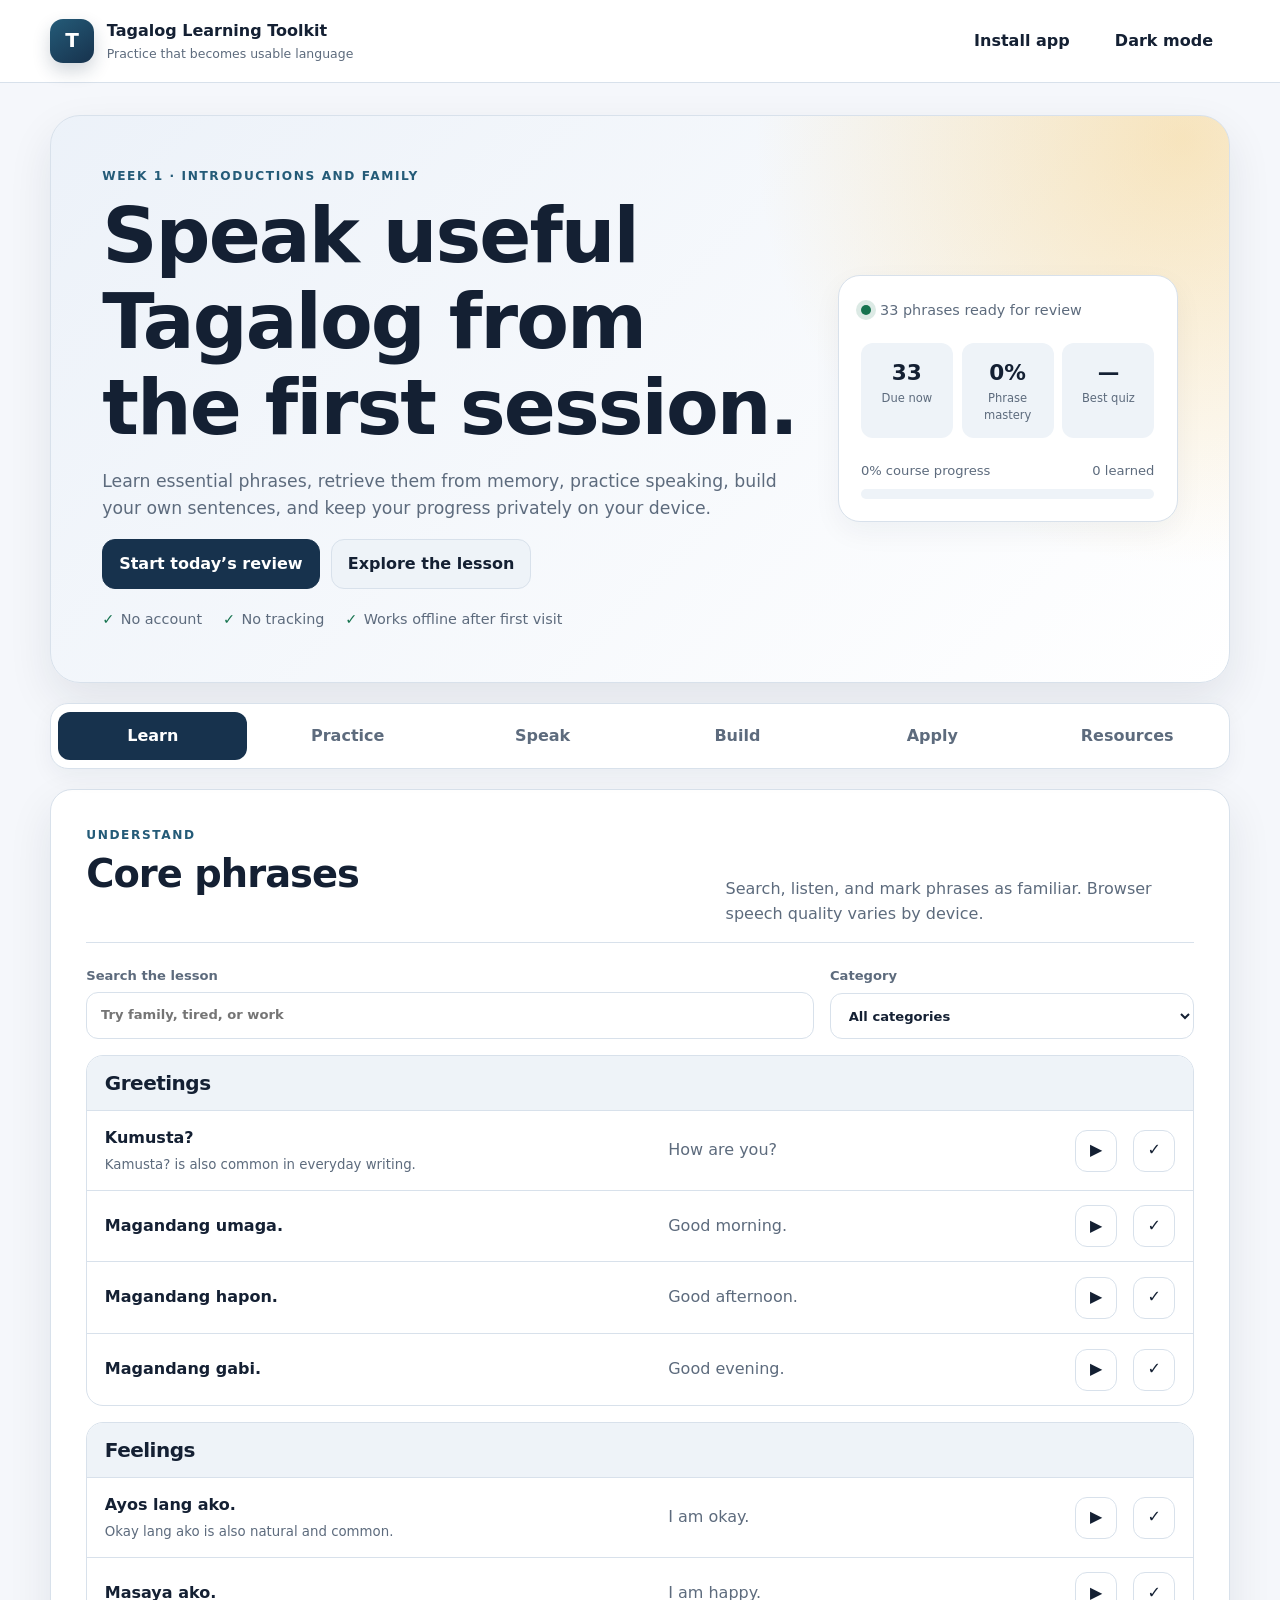
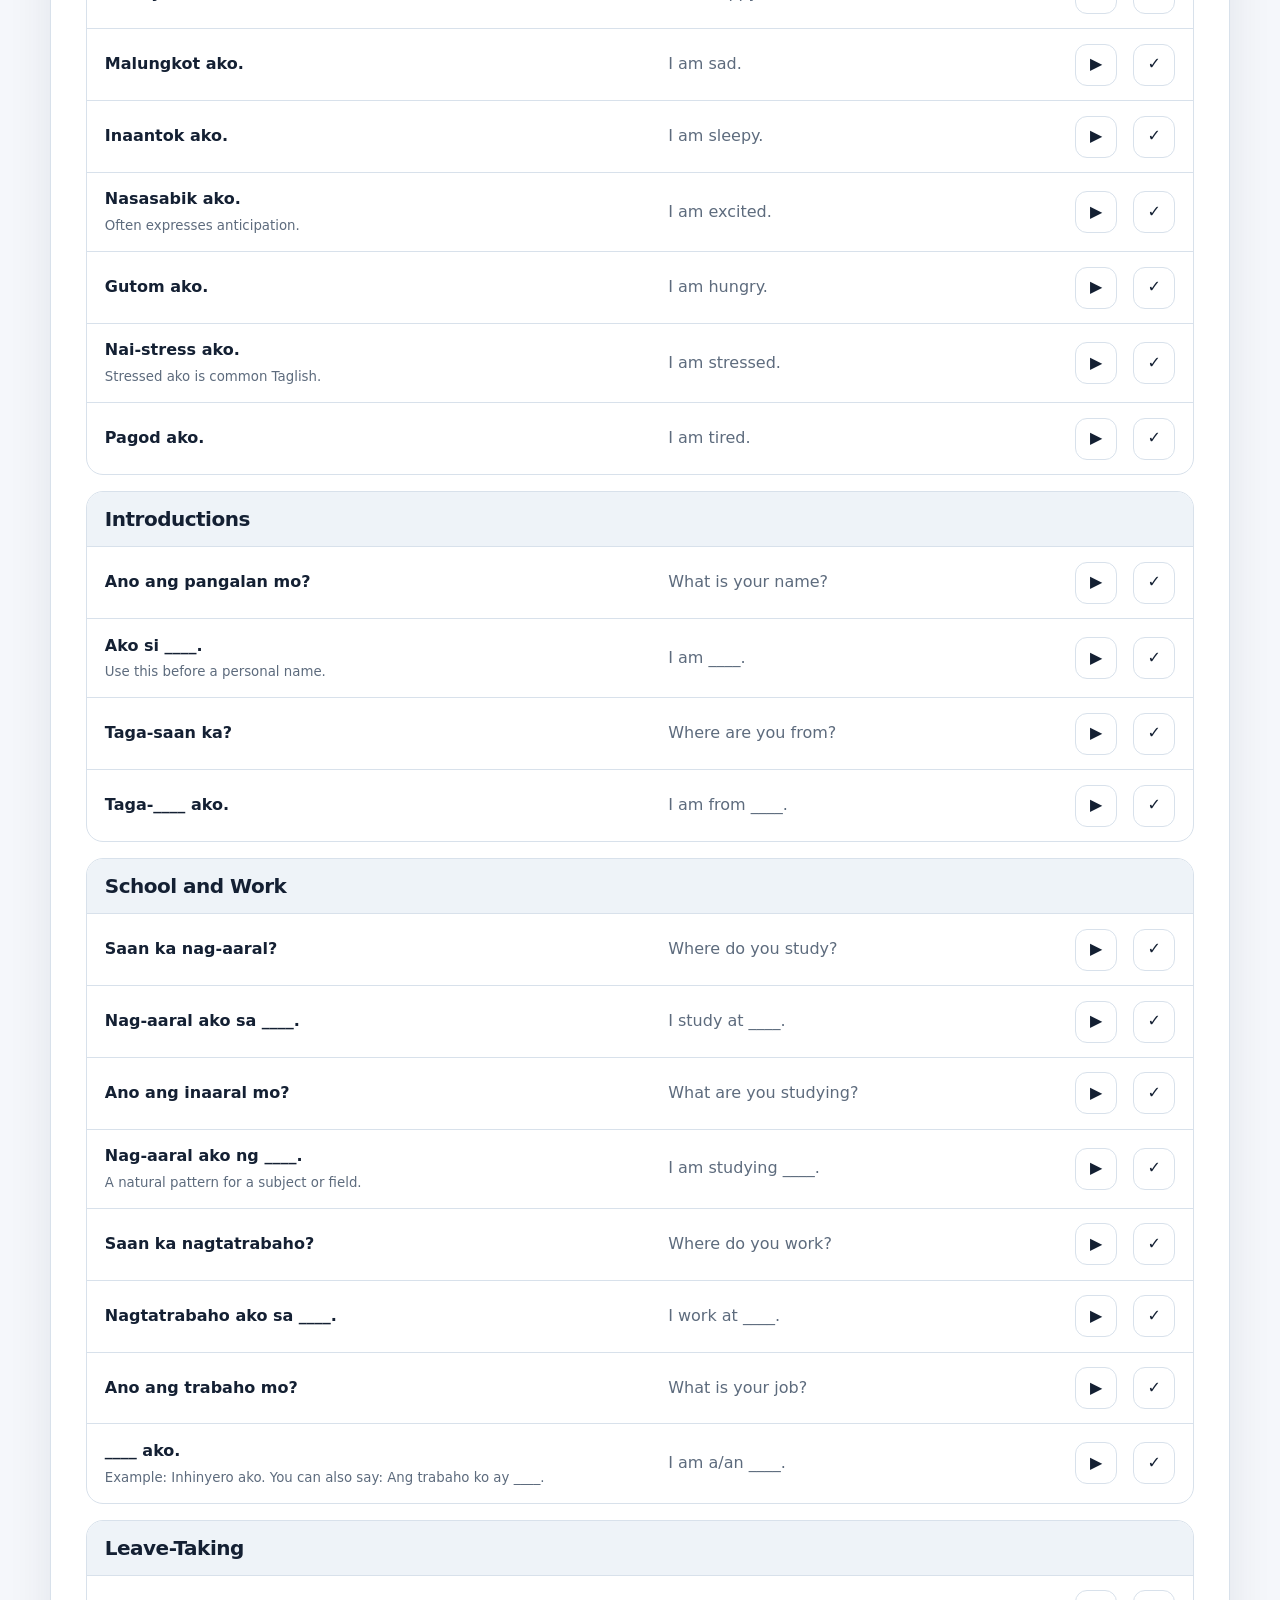
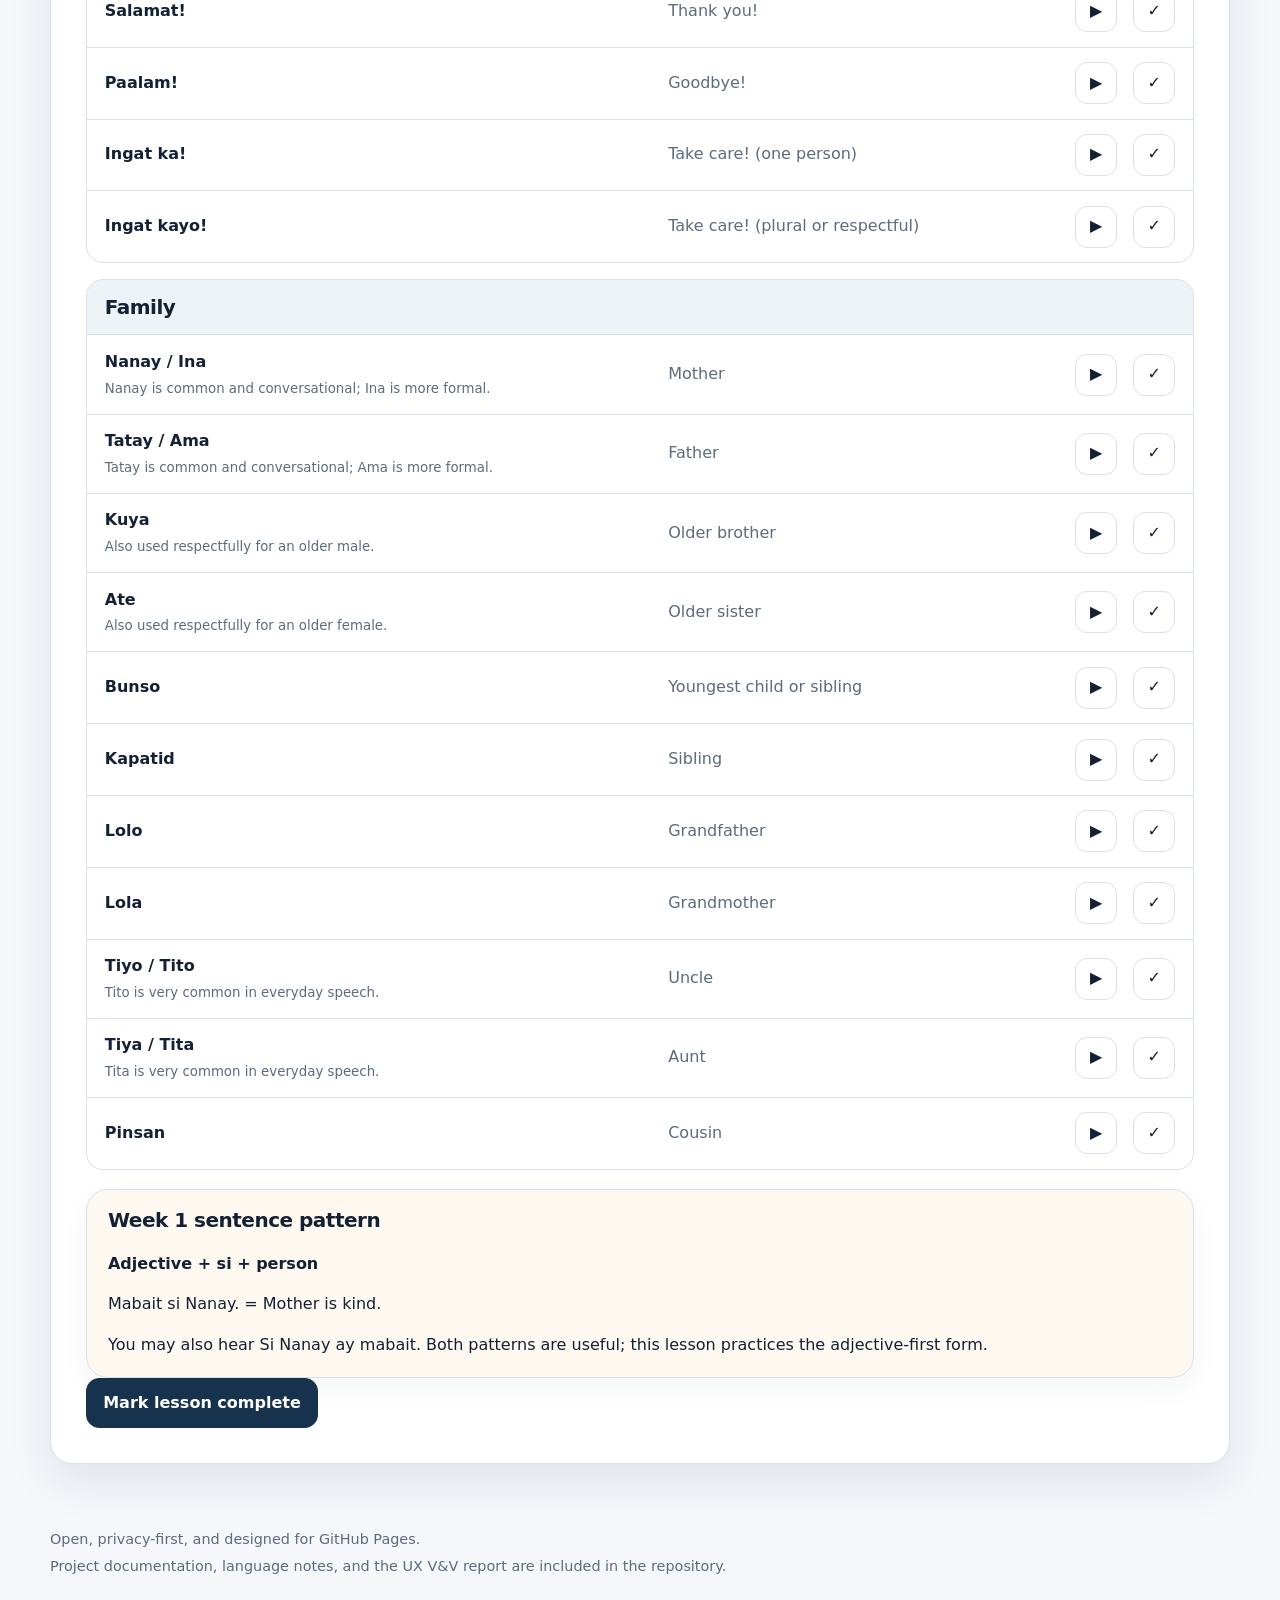
==== index.html @ 531ab1a8 "Launch Tagalog Learning Toolkit v2.0.0" ====
<!doctype html>
<html lang="en">
<head>
  <meta charset="utf-8">
  <meta name="viewport" content="width=device-width, initial-scale=1">
  <meta name="description" content="A privacy-first, offline-ready Tagalog learning experience with adaptive review, speaking practice, builders, and printable resources.">
  <meta name="theme-color" content="#17324d">
  <title>Tagalog Learning Toolkit</title>
  <link rel="icon" href="assets/icons/favicon.svg" type="image/svg+xml">
  <link rel="manifest" href="manifest.webmanifest">
  <link rel="stylesheet" href="assets/css/styles.css">
</head>
<body>
  <a class="skip-link" href="#main">Skip to learning content</a>

  <header class="site-header">
    <a class="wordmark" href="#top" aria-label="Tagalog Learning Toolkit home">
      <span class="wordmark-mark" aria-hidden="true">T</span>
      <span>
        <strong>Tagalog Learning Toolkit</strong>
        <small>Practice that becomes usable language</small>
      </span>
    </a>
    <div class="header-actions">
      <button id="install-app" class="button button-quiet" type="button" hidden>Install app</button>
      <button id="theme-toggle" class="button button-quiet" type="button" aria-pressed="false">Dark mode</button>
    </div>
  </header>

  <main id="main" class="page-shell">
    <section id="top" class="hero" aria-labelledby="hero-title">
      <div class="hero-copy-block">
        <p class="eyebrow">Week 1 · Introductions and family</p>
        <h1 id="hero-title">Speak useful Tagalog from the first session.</h1>
        <p class="hero-copy">Learn essential phrases, retrieve them from memory, practice speaking, build your own sentences, and keep your progress privately on your device.</p>
        <div class="hero-actions">
          <button class="button" type="button" data-open-panel="practice">Start today’s review</button>
          <button class="button button-secondary" type="button" data-open-panel="learn">Explore the lesson</button>
        </div>
        <ul class="trust-list" aria-label="Product promises">
          <li>No account</li>
          <li>No tracking</li>
          <li>Works offline after first visit</li>
        </ul>
      </div>

      <aside class="dashboard-card" aria-label="Learning dashboard">
        <div class="dashboard-topline">
          <span class="status-dot" aria-hidden="true"></span>
          <span id="dashboard-status">Ready to begin</span>
        </div>
        <div class="metric-grid">
          <div><strong id="due-count">0</strong><span>Due now</span></div>
          <div><strong id="mastery-count">0%</strong><span>Phrase mastery</span></div>
          <div><strong id="best-quiz">—</strong><span>Best quiz</span></div>
        </div>
        <div class="progress-wrap">
          <div class="progress-label-row"><span id="progress-label">0% course progress</span><span id="known-count">0 learned</span></div>
          <div class="progress-track" role="progressbar" aria-valuemin="0" aria-valuemax="100" aria-valuenow="0" aria-labelledby="progress-label">
            <div id="progress-fill"></div>
          </div>
        </div>
      </aside>
    </section>

    <nav class="tab-list" role="tablist" aria-label="Learning sections">
      <button id="tab-learn" class="tab is-active" type="button" role="tab" aria-selected="true" aria-controls="learn" tabindex="0" data-panel="learn">Learn</button>
      <button id="tab-practice" class="tab" type="button" role="tab" aria-selected="false" aria-controls="practice" tabindex="-1" data-panel="practice">Practice</button>
      <button id="tab-speak" class="tab" type="button" role="tab" aria-selected="false" aria-controls="speak" tabindex="-1" data-panel="speak">Speak</button>
      <button id="tab-build" class="tab" type="button" role="tab" aria-selected="false" aria-controls="build" tabindex="-1" data-panel="build">Build</button>
      <button id="tab-homework" class="tab" type="button" role="tab" aria-selected="false" aria-controls="homework" tabindex="-1" data-panel="homework">Apply</button>
      <button id="tab-resources" class="tab" type="button" role="tab" aria-selected="false" aria-controls="resources" tabindex="-1" data-panel="resources">Resources</button>
    </nav>

    <section id="learn" class="panel is-active" role="tabpanel" aria-labelledby="tab-learn" tabindex="0">
      <div class="section-heading">
        <div><p class="eyebrow">Understand</p><h2>Core phrases</h2></div>
        <p>Search, listen, and mark phrases as familiar. Browser speech quality varies by device.</p>
      </div>
      <div class="toolbar">
        <label class="search-field" for="phrase-search"><span>Search the lesson</span><input id="phrase-search" type="search" placeholder="Try family, tired, or work"></label>
        <label class="select-field" for="category-filter"><span>Category</span><select id="category-filter"><option value="all">All categories</option></select></label>
      </div>
      <div id="lesson-groups" class="lesson-groups" aria-live="polite"></div>
      <aside class="note-card">
        <h3>Week 1 sentence pattern</h3>
        <p><strong>Adjective + si + person</strong></p>
        <p><span lang="fil">Mabait si Nanay.</span> = Mother is kind.</p>
        <p>You may also hear <span lang="fil">Si Nanay ay mabait.</span> Both patterns are useful; this lesson practices the adjective-first form.</p>
      </aside>
      <button id="mark-lesson" class="button" type="button">Mark lesson complete</button>
    </section>

    <section id="practice" class="panel" role="tabpanel" aria-labelledby="tab-practice" tabindex="0" hidden>
      <div class="section-heading"><div><p class="eyebrow">Retrieve</p><h2>Adaptive daily review</h2></div><p>Weak and due phrases appear first. Rate each item so tomorrow’s queue improves.</p></div>

      <article class="review-card" aria-labelledby="review-title">
        <div class="card-heading">
          <div><p class="eyebrow">Daily session</p><h3 id="review-title">Recall before revealing</h3></div>
          <span id="review-counter">0 / 0</span>
        </div>
        <p id="review-direction" class="review-direction">English → Tagalog</p>
        <p id="review-prompt" class="review-prompt">Loading...</p>
        <div id="review-answer" class="review-answer" hidden>
          <strong lang="fil"></strong>
          <span></span>
        </div>
        <div id="review-controls" class="inline-actions">
          <button id="review-reveal" class="button" type="button">Reveal answer</button>
          <button id="review-speak" class="button button-secondary" type="button">Hear phrase</button>
        </div>
        <div id="review-ratings" class="rating-grid" hidden>
          <button class="rating-button" type="button" data-rating="again"><strong>Again</strong><span>Review soon</span></button>
          <button class="rating-button" type="button" data-rating="hard"><strong>Hard</strong><span>Review tomorrow</span></button>
          <button class="rating-button" type="button" data-rating="good"><strong>Good</strong><span>Increase interval</span></button>
        </div>
        <p id="review-feedback" class="feedback" aria-live="polite"></p>
      </article>

      <div class="practice-grid">
        <article class="practice-card">
          <div class="card-heading"><div><p class="eyebrow">Typing</p><h3>Produce the phrase</h3></div><span id="typing-count"></span></div>
          <p id="typing-prompt" class="large-prompt"></p>
          <label for="typing-answer">Type the Tagalog answer</label>
          <input id="typing-answer" type="text" autocomplete="off" autocapitalize="sentences" spellcheck="false">
          <div class="inline-actions">
            <button id="typing-check" class="button" type="button">Check</button>
            <button id="typing-reveal" class="button button-secondary" type="button">Reveal</button>
            <button id="typing-next" class="button button-quiet" type="button">Next</button>
          </div>
          <p id="typing-feedback" class="feedback" aria-live="polite"></p>
        </article>

        <article class="quiz-card">
          <div class="card-heading"><div><p class="eyebrow">Check</p><h3>Ten-question quiz</h3></div><span id="quiz-progress">Question 1 of 10</span></div>
          <form id="quiz-form">
            <fieldset>
              <legend id="quiz-question"></legend>
              <div id="quiz-choices" class="choice-list"></div>
            </fieldset>
            <div class="inline-actions">
              <button id="quiz-submit" class="button" type="submit">Check answer</button>
              <button id="quiz-next" class="button button-secondary" type="button" hidden>Next question</button>
            </div>
          </form>
          <p id="quiz-feedback" class="feedback" aria-live="polite"></p>
          <div id="quiz-result" class="result-card" hidden></div>
        </article>
      </div>
    </section>

    <section id="speak" class="panel" role="tabpanel" aria-labelledby="tab-speak" tabindex="0" hidden>
      <div class="section-heading"><div><p class="eyebrow">Shadow</p><h2>Listen, imitate, compare</h2></div><p>Recordings stay in this browser session and are never uploaded.</p></div>
      <article class="speak-card">
        <label for="speak-phrase">Choose a phrase</label>
        <select id="speak-phrase"></select>
        <div class="shadow-phrase">
          <strong id="shadow-tagalog" lang="fil"></strong>
          <span id="shadow-english"></span>
        </div>
        <div class="inline-actions">
          <button id="speak-slow" class="button button-secondary" type="button">Hear slowly</button>
          <button id="speak-normal" class="button" type="button">Hear normally</button>
          <button id="record-start" class="button button-quiet" type="button">Record yourself</button>
          <button id="record-stop" class="button button-danger" type="button" hidden>Stop recording</button>
        </div>
        <p id="record-status" class="feedback" aria-live="polite">Listen once, repeat twice, then record one final attempt.</p>
        <audio id="record-playback" controls hidden></audio>
      </article>
      <aside class="note-card">
        <h3>Pronunciation honesty</h3>
        <p>This tool can play and record audio, but it does not claim to grade pronunciation. Compare rhythm, vowel clarity, and confidence, then ask a fluent speaker or instructor for human feedback when possible.</p>
      </aside>
    </section>

    <section id="build" class="panel" role="tabpanel" aria-labelledby="tab-build" tabindex="0" hidden>
      <div class="section-heading"><div><p class="eyebrow">Create</p><h2>Turn patterns into your own language</h2></div><p>Builders generate editable first drafts, not rigid scripts.</p></div>
      <div class="builder-grid">
        <form id="intro-builder" class="builder-card">
          <h3>My introduction</h3>
          <label for="intro-name">Name</label><input id="intro-name" name="name" placeholder="Maya">
          <label for="intro-origin">Place you are from</label><input id="intro-origin" name="origin" placeholder="Cebu">
          <label for="intro-school">School or learning place</label><input id="intro-school" name="school" placeholder="a local university">
          <label for="intro-subject">Subject or field</label><input id="intro-subject" name="subject" placeholder="Tagalog">
          <label for="intro-feeling">Feeling</label>
          <select id="intro-feeling" name="feeling">
            <option>Ayos lang ako.</option><option>Masaya ako.</option><option>Nasasabik ako.</option><option>Pagod ako.</option><option>Gutom ako.</option>
          </select>
          <button class="button" type="submit">Build introduction</button>
          <label for="intro-output">Editable result</label>
          <textarea id="intro-output" class="output-textarea" rows="7">Your introduction will appear here.</textarea>
          <div class="inline-actions"><button id="intro-copy" class="button button-secondary" type="button">Copy</button><button id="intro-speak" class="button button-quiet" type="button">Hear it</button></div>
          <p id="intro-status" class="feedback" aria-live="polite"></p>
        </form>

        <form id="family-builder" class="builder-card">
          <h3>Describe a person</h3>
          <label for="family-person">Family member or name</label><input id="family-person" name="person" placeholder="Nanay">
          <label for="family-adjective">Adjective</label><select id="family-adjective" name="adjective"></select>
          <button class="button" type="submit">Build sentence</button>
          <label for="family-output">Editable result</label>
          <textarea id="family-output" class="output-textarea" rows="4">Your sentence will appear here.</textarea>
          <div class="inline-actions"><button id="family-copy" class="button button-secondary" type="button">Copy</button><button id="family-speak" class="button button-quiet" type="button">Hear it</button></div>
          <p id="family-status" class="feedback" aria-live="polite"></p>
          <p class="helper">Pattern: adjective + si + person.</p>
        </form>
      </div>
    </section>

    <section id="homework" class="panel" role="tabpanel" aria-labelledby="tab-homework" tabindex="0" hidden>
      <div class="section-heading"><div><p class="eyebrow">Apply</p><h2>Complete the Week 1 challenge</h2></div><p>Use real or fictional details. Answers autosave only on this device.</p></div>
      <form id="homework-form" class="homework-form">
        <fieldset><legend>Part 1: Introduce yourself</legend>
          <label>1. Ano ang pangalan mo?<textarea name="p1q1" rows="2" placeholder="Ako si..."></textarea></label>
          <label>2. Taga-saan ka?<textarea name="p1q2" rows="2" placeholder="Taga-... ako."></textarea></label>
          <label>3. Saan ka nag-aaral?<textarea name="p1q3" rows="2" placeholder="Nag-aaral ako sa..."></textarea></label>
          <label>4. Ano ang inaaral mo?<textarea name="p1q4" rows="2" placeholder="Nag-aaral ako ng..."></textarea></label>
          <label>5. Kumusta ka?<textarea name="p1q5" rows="2" placeholder="Ayos lang ako."></textarea></label>
        </fieldset>
        <fieldset><legend>Part 2: Family names</legend>
          <div class="field-grid">
            <label>Nanay<input name="family_nanay"></label><label>Tatay<input name="family_tatay"></label>
            <label>Kuya<input name="family_kuya"></label><label>Ate<input name="family_ate"></label>
            <label>Bunso<input name="family_bunso"></label><label>Pinsan<input name="family_pinsan"></label>
          </div>
        </fieldset>
        <fieldset><legend>Part 3: Memory check</legend>
          <div class="field-grid">
            <label>Mother<input name="memory_mother"></label><label>Father<input name="memory_father"></label>
            <label>Older brother<input name="memory_brother"></label><label>Older sister<input name="memory_sister"></label>
            <label>Youngest child or sibling<input name="memory_youngest"></label><label>Cousin<input name="memory_cousin"></label>
          </div>
        </fieldset>
        <fieldset><legend>Part 4: Describe five people</legend>
          <label>1<textarea name="desc1" rows="2"></textarea></label><label>2<textarea name="desc2" rows="2"></textarea></label>
          <label>3<textarea name="desc3" rows="2"></textarea></label><label>4<textarea name="desc4" rows="2"></textarea></label>
          <label>5<textarea name="desc5" rows="2"></textarea></label>
        </fieldset>
        <div class="inline-actions">
          <button class="button" type="submit">Save challenge</button>
          <button id="print-homework" class="button button-secondary" type="button">Print</button>
          <button id="clear-homework" class="button button-quiet" type="button">Clear answers</button>
        </div>
        <p id="homework-status" class="feedback" aria-live="polite"></p>
      </form>
    </section>

    <section id="resources" class="panel" role="tabpanel" aria-labelledby="tab-resources" tabindex="0" hidden>
      <div class="section-heading"><div><p class="eyebrow">Keep and reuse</p><h2>Resources and portable progress</h2></div><p>Download print materials or move your local progress between devices.</p></div>
      <div class="download-grid">
        <a class="download-card" href="downloads/Tagalog-Week-1-Study-Guide.pdf"><strong>Study guide</strong><span>Core phrases, notes, and practice method.</span></a>
        <a class="download-card" href="downloads/Tagalog-Week-1-Practice.pdf"><strong>Practice worksheet</strong><span>Print-friendly Week 1 challenge.</span></a>
        <a class="download-card" href="downloads/Tagalog-Week-1-Answer-Key.pdf"><strong>Answer key</strong><span>Fixed answers and sample responses.</span></a>
      </div>
      <div class="data-card">
        <h3>Your data</h3>
        <p>Progress is local-only. Export a small JSON backup before clearing browser data or changing devices.</p>
        <div class="inline-actions">
          <button id="export-progress" class="button" type="button">Export progress</button>
          <label class="button button-secondary file-button">Import progress<input id="import-progress" type="file" accept="application/json,.json"></label>
          <button id="reset-progress" class="button button-danger" type="button">Reset everything</button>
        </div>
        <p id="data-status" class="feedback" aria-live="polite"></p>
      </div>
      <aside class="note-card">
        <h3>Language scope</h3>
        <p>This is a foundational Tagalog lesson, not a complete language course. Tagalog and Filipino overlap substantially, but course naming and regional usage can vary. Human review remains important as the curriculum expands.</p>
      </aside>
    </section>
  </main>

  <footer>
    <p>Open, privacy-first, and designed for GitHub Pages.</p>
    <p>Project documentation, language notes, and the UX V&amp;V report are included in the repository.</p>
  </footer>

  <noscript><p class="noscript">JavaScript is required for interactive practice. The downloadable PDFs remain available.</p></noscript>
  <script src="assets/js/app.js" defer></script>
</body>
</html>
---- assets/css/styles.css ----
:root {
  color-scheme: light;
  --bg: #f5f7fb;
  --surface: #ffffff;
  --surface-soft: #eef3f8;
  --text: #142033;
  --muted: #5d6b7d;
  --line: #d8e1eb;
  --brand: #17324d;
  --brand-2: #245b78;
  --accent: #f4b942;
  --success: #16734f;
  --danger: #a63a3a;
  --shadow: 0 18px 45px rgba(20, 32, 51, .09);
  --radius: 22px;
  --radius-sm: 14px;
}

html[data-theme="dark"] {
  color-scheme: dark;
  --bg: #0e1622;
  --surface: #152131;
  --surface-soft: #1b2a3d;
  --text: #f2f6fb;
  --muted: #b4c0cf;
  --line: #314258;
  --brand: #d9edf7;
  --brand-2: #8cc6dd;
  --accent: #ffd166;
  --success: #6ed6aa;
  --danger: #ff9a9a;
  --shadow: 0 18px 45px rgba(0, 0, 0, .28);
}

* { box-sizing: border-box; }
html { scroll-behavior: smooth; }
body {
  margin: 0;
  min-width: 320px;
  background: var(--bg);
  color: var(--text);
  font-family: Inter, ui-sans-serif, system-ui, -apple-system, BlinkMacSystemFont, "Segoe UI", sans-serif;
  line-height: 1.55;
}
button, input, textarea, select { font: inherit; }
a { color: var(--brand-2); }
button, a, input, textarea, select { outline-offset: 3px; }
:focus-visible { outline: 3px solid var(--accent); }

.skip-link {
  position: fixed;
  top: 8px;
  left: 8px;
  z-index: 1000;
  padding: .7rem 1rem;
  border-radius: 10px;
  background: var(--text);
  color: var(--surface);
  transform: translateY(-140%);
}
.skip-link:focus { transform: translateY(0); }

.site-header {
  position: sticky;
  top: 0;
  z-index: 30;
  display: flex;
  align-items: center;
  justify-content: space-between;
  gap: 1rem;
  padding: 1rem max(1.2rem, calc((100vw - 1180px) / 2));
  border-bottom: 1px solid var(--line);
  background: color-mix(in srgb, var(--surface) 92%, transparent);
  backdrop-filter: blur(12px);
}
.wordmark {
  display: inline-flex;
  align-items: center;
  gap: .8rem;
  color: var(--text);
  text-decoration: none;
}
.wordmark-mark {
  display: grid;
  place-items: center;
  width: 44px;
  height: 44px;
  border-radius: 13px;
  background: linear-gradient(145deg, var(--brand-2), var(--brand));
  color: #fff;
  font-weight: 900;
  font-size: 1.25rem;
  box-shadow: 0 8px 18px rgba(23, 50, 77, .2);
}
.wordmark strong, .wordmark small { display: block; }
.wordmark small { color: var(--muted); font-size: .78rem; }
.header-actions, .hero-actions, .inline-actions { display: flex; flex-wrap: wrap; gap: .7rem; align-items: center; }

.page-shell { width: min(1180px, calc(100% - 2rem)); margin: 2rem auto 4rem; }
.hero {
  display: grid;
  grid-template-columns: minmax(0, 1.55fr) minmax(280px, .75fr);
  gap: 2rem;
  padding: clamp(1.6rem, 4vw, 3.2rem);
  border: 1px solid var(--line);
  border-radius: 30px;
  background:
    radial-gradient(circle at 96% 4%, color-mix(in srgb, var(--accent) 34%, transparent), transparent 34%),
    linear-gradient(135deg, color-mix(in srgb, var(--surface-soft) 88%, #dfe8ff), var(--surface));
  box-shadow: var(--shadow);
}
.hero-copy-block { align-self: center; }
.eyebrow {
  margin: 0 0 .45rem;
  color: var(--brand-2);
  font-size: .76rem;
  font-weight: 850;
  letter-spacing: .13em;
  text-transform: uppercase;
}
h1, h2, h3 { margin-top: 0; line-height: 1.12; letter-spacing: -.025em; }
h1 { max-width: 14ch; margin-bottom: 1rem; font-size: clamp(2.35rem, 6vw, 4.8rem); }
h2 { font-size: clamp(1.85rem, 3vw, 2.6rem); }
h3 { font-size: 1.25rem; }
.hero-copy { max-width: 66ch; color: var(--muted); font-size: 1.08rem; }
.trust-list { display: flex; flex-wrap: wrap; gap: .7rem 1.3rem; padding: 0; margin: 1.2rem 0 0; list-style: none; color: var(--muted); font-size: .9rem; }
.trust-list li::before { content: "✓"; margin-right: .4rem; color: var(--success); font-weight: 800; }

.dashboard-card, .practice-card, .quiz-card, .review-card, .speak-card, .builder-card, .data-card, .note-card {
  border: 1px solid var(--line);
  border-radius: var(--radius);
  background: var(--surface);
  box-shadow: 0 10px 28px rgba(20, 32, 51, .05);
}
.dashboard-card { align-self: center; padding: 1.4rem; }
.dashboard-topline { display: flex; gap: .55rem; align-items: center; color: var(--muted); font-size: .9rem; }
.status-dot { width: .65rem; height: .65rem; border-radius: 50%; background: var(--success); box-shadow: 0 0 0 5px color-mix(in srgb, var(--success) 15%, transparent); }
.metric-grid { display: grid; grid-template-columns: repeat(3, 1fr); gap: .55rem; margin: 1.4rem 0; }
.metric-grid div { padding: .8rem .45rem; border-radius: 12px; background: var(--surface-soft); text-align: center; }
.metric-grid strong, .metric-grid span { display: block; }
.metric-grid strong { font-size: 1.35rem; }
.metric-grid span { color: var(--muted); font-size: .72rem; }
.progress-wrap { margin-top: .9rem; }
.progress-label-row { display: flex; justify-content: space-between; gap: 1rem; margin-bottom: .5rem; color: var(--muted); font-size: .82rem; }
.progress-track { height: 10px; overflow: hidden; border-radius: 999px; background: var(--surface-soft); }
#progress-fill { width: 0; height: 100%; border-radius: inherit; background: linear-gradient(90deg, var(--brand-2), var(--accent)); transition: width .35s ease; }

.button {
  display: inline-flex;
  min-height: 44px;
  align-items: center;
  justify-content: center;
  padding: .72rem 1rem;
  border: 1px solid var(--brand);
  border-radius: 13px;
  background: var(--brand);
  color: var(--surface);
  text-decoration: none;
  font-weight: 760;
  cursor: pointer;
}
.button:hover { transform: translateY(-1px); }
.button-secondary { border-color: var(--line); background: var(--surface-soft); color: var(--text); }
.button-quiet { border-color: transparent; background: transparent; color: var(--text); }
.button-danger { border-color: color-mix(in srgb, var(--danger) 52%, var(--line)); background: color-mix(in srgb, var(--danger) 10%, var(--surface)); color: var(--danger); }
.file-button { position: relative; overflow: hidden; }
.file-button input { position: absolute; inset: 0; opacity: 0; cursor: pointer; }

.tab-list {
  position: sticky;
  top: 77px;
  z-index: 20;
  display: grid;
  grid-template-columns: repeat(6, 1fr);
  gap: .35rem;
  margin: 1.3rem 0;
  padding: .45rem;
  overflow-x: auto;
  border: 1px solid var(--line);
  border-radius: 18px;
  background: var(--surface);
  box-shadow: 0 8px 22px rgba(20, 32, 51, .05);
}
.tab { min-width: 100px; padding: .75rem .9rem; border: 0; border-radius: 12px; background: transparent; color: var(--muted); font-weight: 800; cursor: pointer; }
.tab.is-active { background: var(--brand); color: var(--surface); }

.panel { padding: clamp(1.1rem, 3vw, 2.2rem); border: 1px solid var(--line); border-radius: var(--radius); background: var(--surface); box-shadow: var(--shadow); }
.panel[hidden] { display: none; }
.section-heading { display: flex; justify-content: space-between; gap: 2rem; align-items: end; margin-bottom: 1.4rem; padding-bottom: 1rem; border-bottom: 1px solid var(--line); }
.section-heading > p { max-width: 46ch; margin: 0; color: var(--muted); }
.toolbar { display: grid; grid-template-columns: 2fr 1fr; gap: 1rem; margin-bottom: 1rem; }
.search-field, .select-field { display: grid; gap: .35rem; color: var(--muted); font-size: .82rem; font-weight: 700; }
input, textarea, select {
  width: 100%;
  padding: .78rem .86rem;
  border: 1px solid var(--line);
  border-radius: 12px;
  background: var(--surface);
  color: var(--text);
}
textarea { resize: vertical; }
label { color: var(--text); font-weight: 680; }

.lesson-groups { display: grid; gap: 1rem; }
.lesson-group { border: 1px solid var(--line); border-radius: 17px; overflow: hidden; }
.lesson-group h3 { margin: 0; padding: 1rem 1.1rem; background: var(--surface-soft); }
.phrase-row { display: grid; grid-template-columns: 1.4fr 1fr auto auto; gap: 1rem; align-items: center; padding: .9rem 1.1rem; border-top: 1px solid var(--line); }
.phrase-row small { display: block; margin-top: .25rem; color: var(--muted); font-weight: 400; }
.phrase-english { color: var(--muted); }
.icon-button {
  display: grid;
  place-items: center;
  min-width: 42px;
  min-height: 42px;
  border: 1px solid var(--line);
  border-radius: 12px;
  background: var(--surface);
  color: var(--text);
  cursor: pointer;
}
.icon-button.is-familiar { border-color: var(--success); background: color-mix(in srgb, var(--success) 10%, var(--surface)); color: var(--success); }
.empty-state { padding: 2rem; text-align: center; color: var(--muted); }
.note-card { margin-top: 1.2rem; padding: 1.2rem 1.3rem; background: color-mix(in srgb, var(--accent) 8%, var(--surface)); }
.note-card p:last-child { margin-bottom: 0; }

.card-heading { display: flex; align-items: start; justify-content: space-between; gap: 1rem; }
.card-heading span { color: var(--muted); font-size: .88rem; }
.review-card { padding: clamp(1.2rem, 3vw, 2rem); }
.review-direction { color: var(--muted); font-size: .82rem; font-weight: 800; text-transform: uppercase; letter-spacing: .08em; }
.review-prompt { min-height: 2.4em; margin: 1.3rem 0; font-size: clamp(1.8rem, 4vw, 3rem); font-weight: 850; line-height: 1.14; }
.review-answer { display: grid; gap: .35rem; margin: 1rem 0; padding: 1.1rem; border-radius: 15px; background: var(--surface-soft); }
.review-answer strong { font-size: 1.5rem; }
.review-answer span { color: var(--muted); }
.rating-grid { display: grid; grid-template-columns: repeat(3, 1fr); gap: .7rem; margin-top: 1rem; }
.rating-button { min-height: 74px; padding: .8rem; border: 1px solid var(--line); border-radius: 13px; background: var(--surface); color: var(--text); cursor: pointer; }
.rating-button strong, .rating-button span { display: block; }
.rating-button span { color: var(--muted); font-size: .78rem; }
.rating-button:hover { border-color: var(--brand-2); background: var(--surface-soft); }
.practice-grid { display: grid; grid-template-columns: 1fr 1fr; gap: 1rem; margin-top: 1rem; }
.practice-card, .quiz-card { padding: 1.25rem; }
.large-prompt { min-height: 2.3em; font-size: 1.45rem; font-weight: 800; }
.choice-list { display: grid; gap: .6rem; margin: 1rem 0; }
.choice { display: flex; gap: .7rem; align-items: center; padding: .75rem; border: 1px solid var(--line); border-radius: 12px; cursor: pointer; }
.choice input { width: auto; }
.feedback { min-height: 1.5em; color: var(--muted); }
.feedback.success { color: var(--success); }
.feedback.error { color: var(--danger); }
.result-card { padding: 1rem; border-radius: 13px; background: var(--surface-soft); }

.speak-card { padding: 1.4rem; }
.shadow-phrase { display: grid; gap: .35rem; margin: 1rem 0; padding: 1.2rem; border-radius: 15px; background: var(--surface-soft); }
.shadow-phrase strong { font-size: clamp(1.6rem, 4vw, 2.3rem); }
.shadow-phrase span { color: var(--muted); }
audio { width: min(100%, 600px); margin-top: .7rem; }

.builder-grid { display: grid; grid-template-columns: 1fr 1fr; gap: 1rem; }
.builder-card { display: grid; gap: .7rem; padding: 1.3rem; align-content: start; }
.output-textarea { background: var(--surface-soft); font-weight: 650; white-space: pre-wrap; }
.helper { margin: 0; color: var(--muted); font-size: .86rem; }

.homework-form { display: grid; gap: 1rem; }
.homework-form fieldset { display: grid; gap: .75rem; padding: 1.1rem; border: 1px solid var(--line); border-radius: 16px; }
.homework-form legend { padding: 0 .45rem; font-weight: 850; }
.homework-form label { display: grid; gap: .35rem; }
.field-grid { display: grid; grid-template-columns: 1fr 1fr; gap: .8rem; }
.download-grid { display: grid; grid-template-columns: repeat(3, 1fr); gap: 1rem; }
.download-card { display: grid; gap: .35rem; min-height: 130px; padding: 1.2rem; border: 1px solid var(--line); border-radius: 16px; background: var(--surface-soft); color: var(--text); text-decoration: none; }
.download-card:hover { border-color: var(--brand-2); transform: translateY(-2px); }
.download-card span { color: var(--muted); }
.data-card { margin-top: 1rem; padding: 1.3rem; }

footer { width: min(1180px, calc(100% - 2rem)); margin: 0 auto 2rem; color: var(--muted); font-size: .9rem; }
footer p { margin: .3rem 0; }
.noscript { padding: 1rem; text-align: center; background: #fff3cd; color: #4a3b00; }

@media (max-width: 860px) {
  .site-header { position: static; }
  .wordmark small { display: none; }
  .hero, .practice-grid, .builder-grid { grid-template-columns: 1fr; }
  .tab-list { top: 0; grid-template-columns: repeat(6, minmax(100px, 1fr)); }
  .section-heading { display: block; }
  .section-heading > p { margin-top: .45rem; }
  .phrase-row { grid-template-columns: 1fr auto auto; }
  .phrase-english { grid-column: 1 / -1; }
  .download-grid { grid-template-columns: 1fr; }
}

@media (max-width: 600px) {
  .page-shell { width: min(100% - 1rem, 1180px); margin-top: .7rem; }
  .site-header { padding: .8rem; }
  .header-actions { gap: .25rem; }
  .header-actions .button { min-height: 40px; padding: .55rem .7rem; font-size: .82rem; }
  .hero { padding: 1.25rem; border-radius: 22px; }
  h1 { font-size: 2.45rem; }
  .metric-grid { grid-template-columns: 1fr 1fr 1fr; }
  .panel { padding: 1rem; }
  .toolbar, .field-grid { grid-template-columns: 1fr; }
  .phrase-row { gap: .6rem; padding: .8rem; }
  .rating-grid { grid-template-columns: 1fr; }
  .progress-label-row { display: block; }
}

@media (prefers-reduced-motion: reduce) {
  *, *::before, *::after { scroll-behavior: auto !important; transition: none !important; animation: none !important; }
}

@media print {
  .site-header, .hero, .tab-list, #learn, #practice, #speak, #build, #resources, footer, #print-homework, #clear-homework { display: none !important; }
  body { background: #fff; color: #000; }
  .page-shell { width: 100%; margin: 0; }
  #homework { display: block !important; border: 0; box-shadow: none; }
  textarea, input { border: 0; border-bottom: 1px solid #777; border-radius: 0; min-height: 2.5rem; }
}
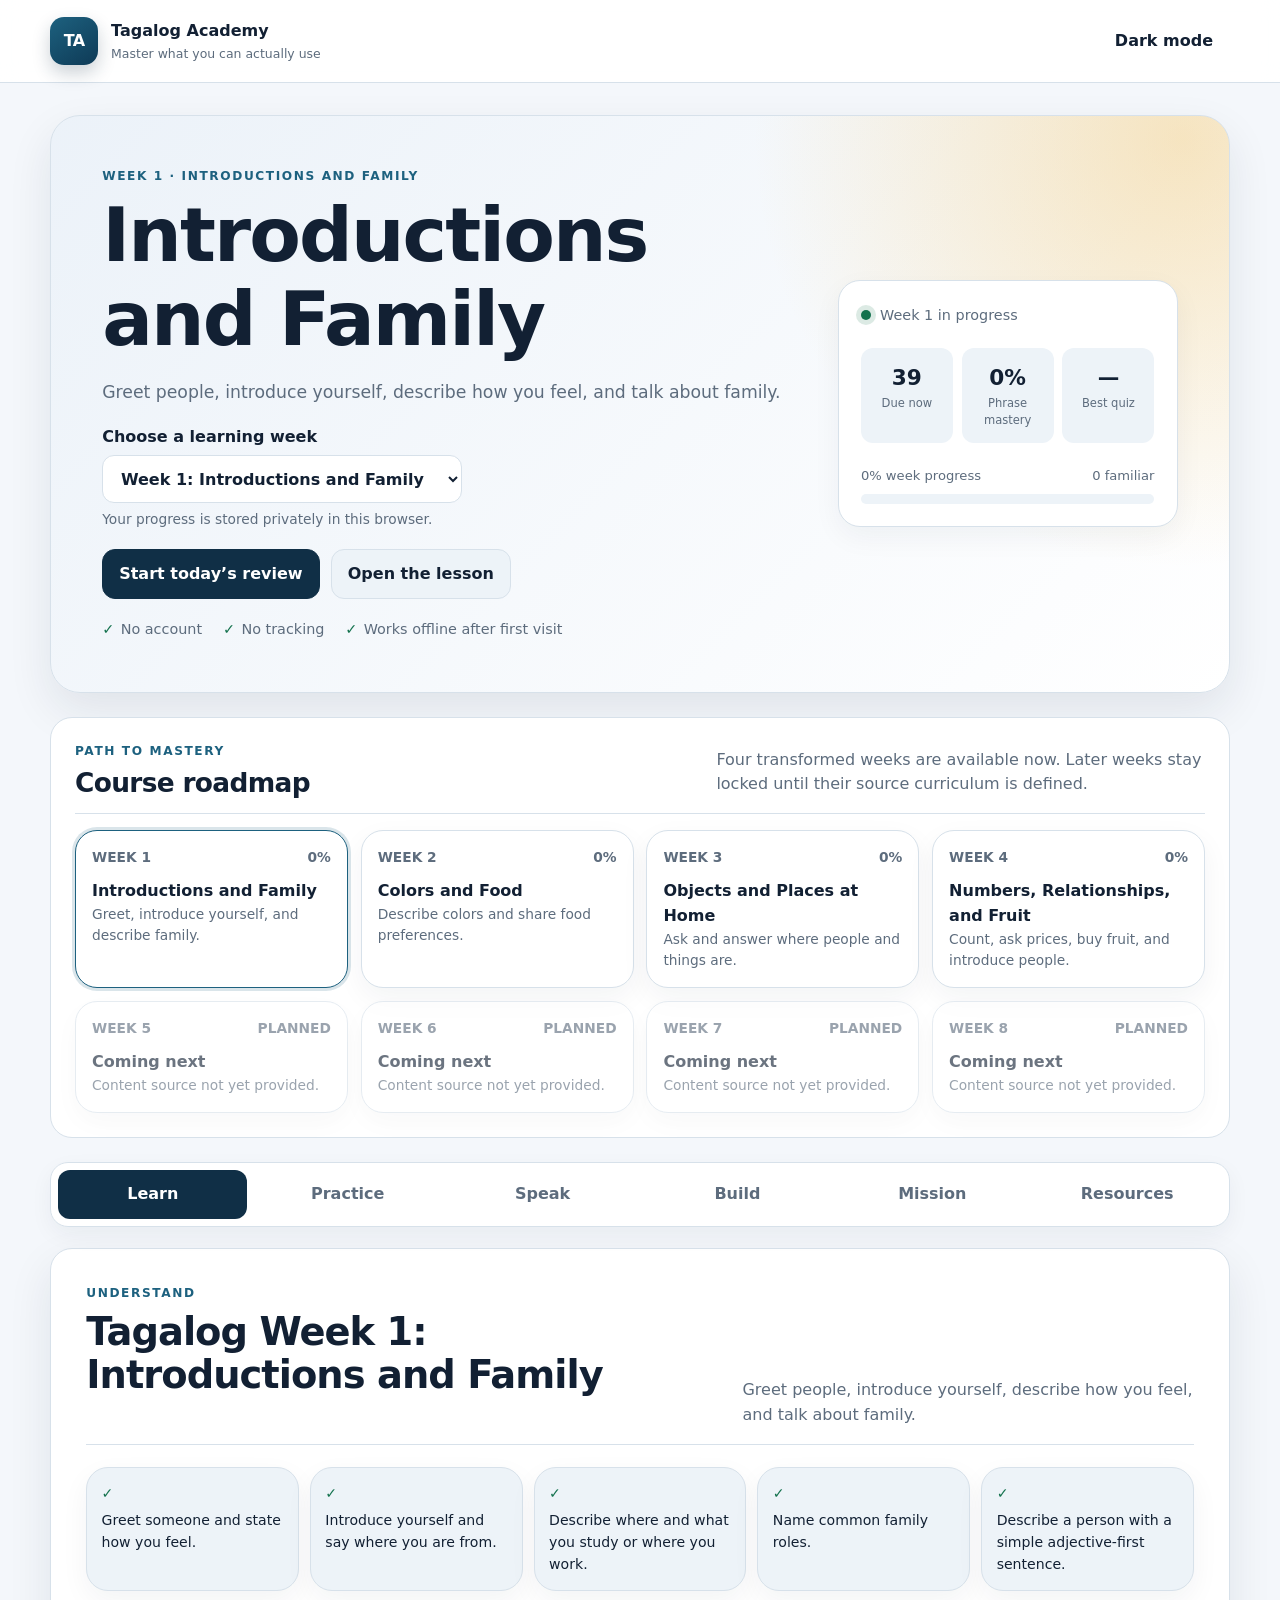
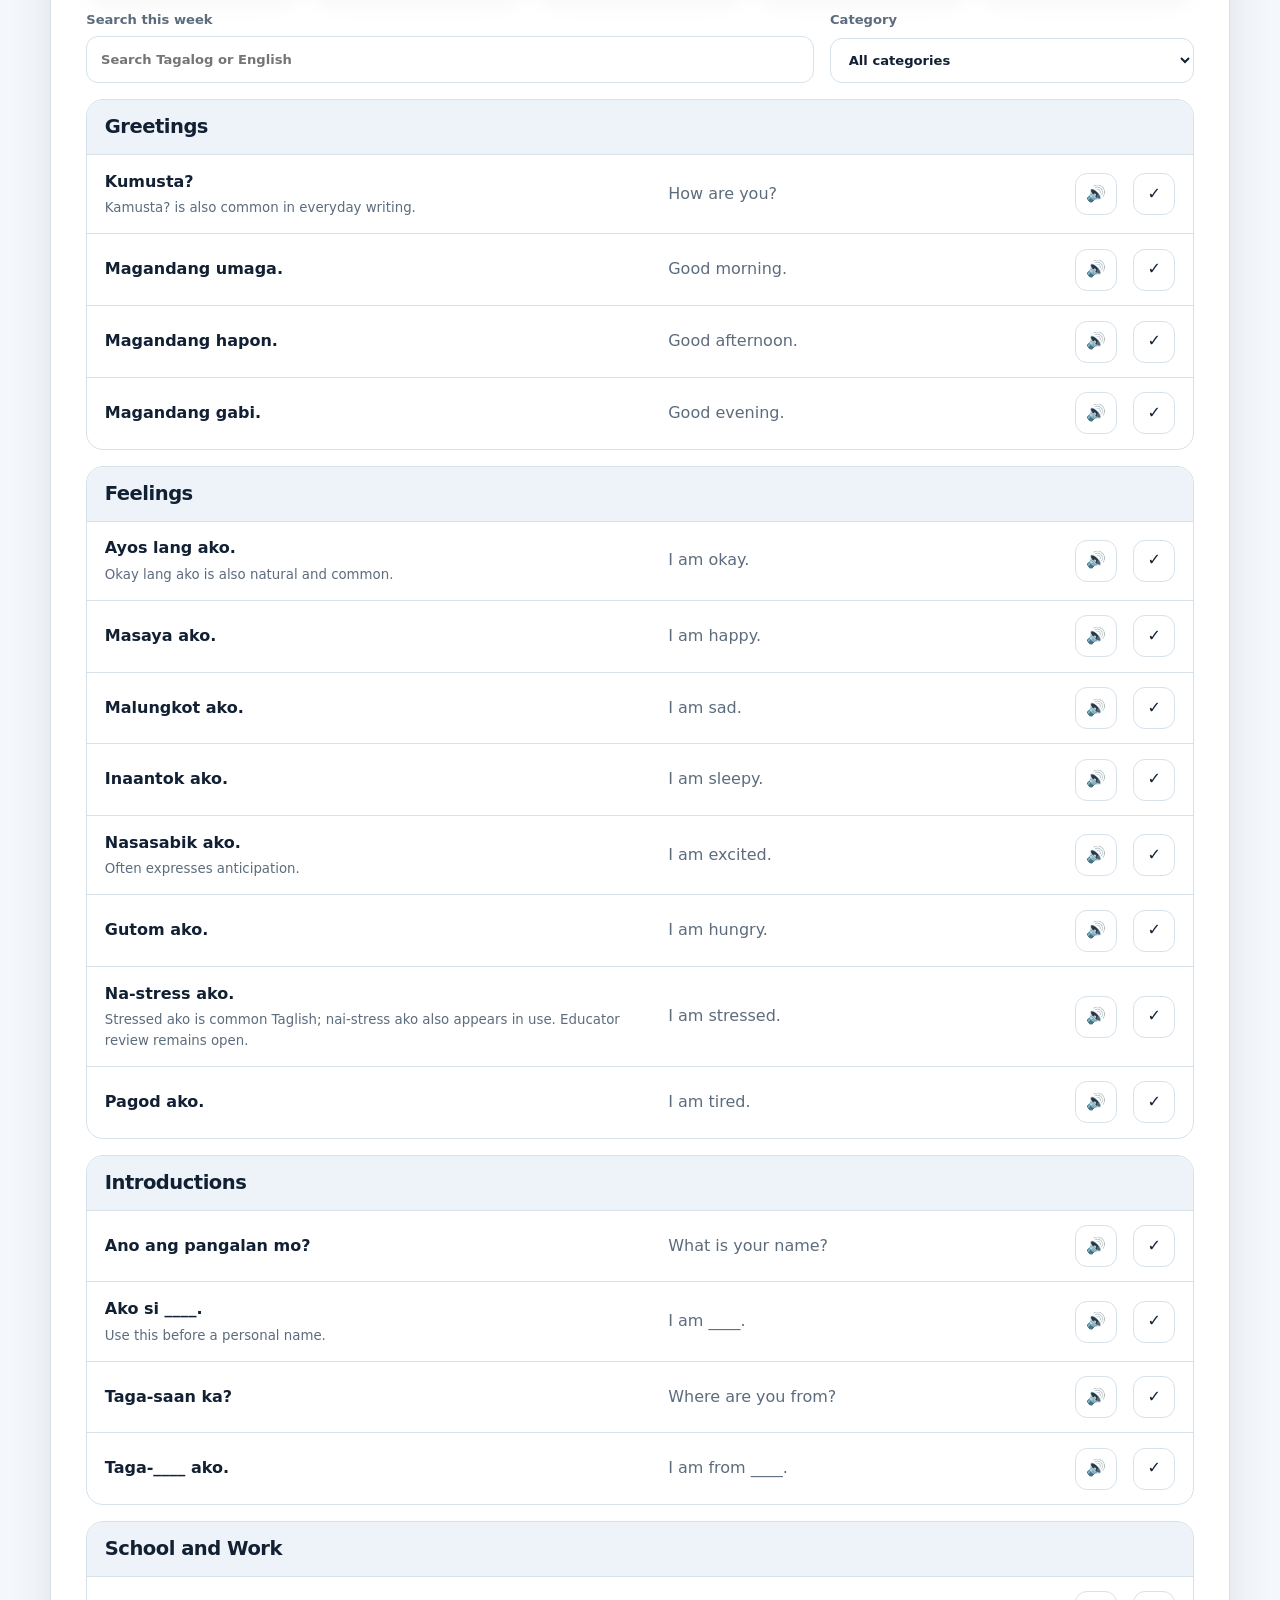
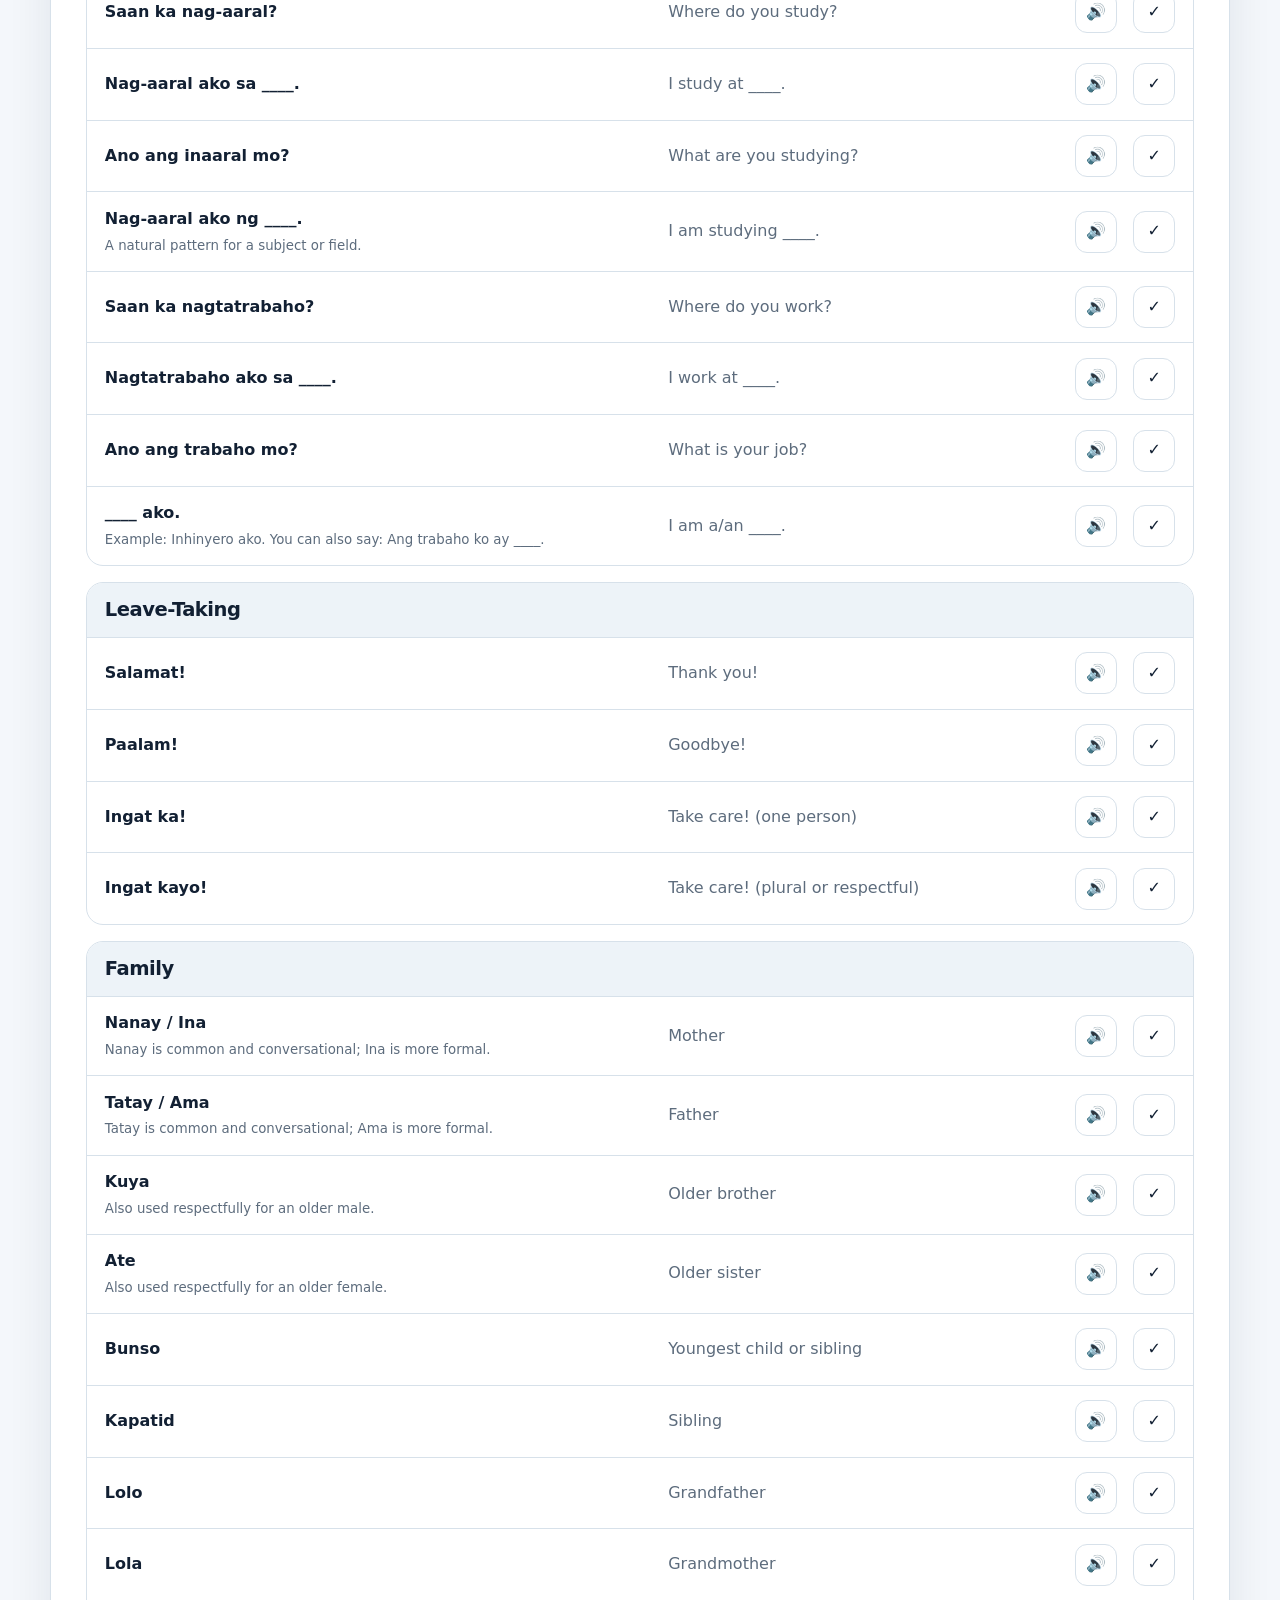
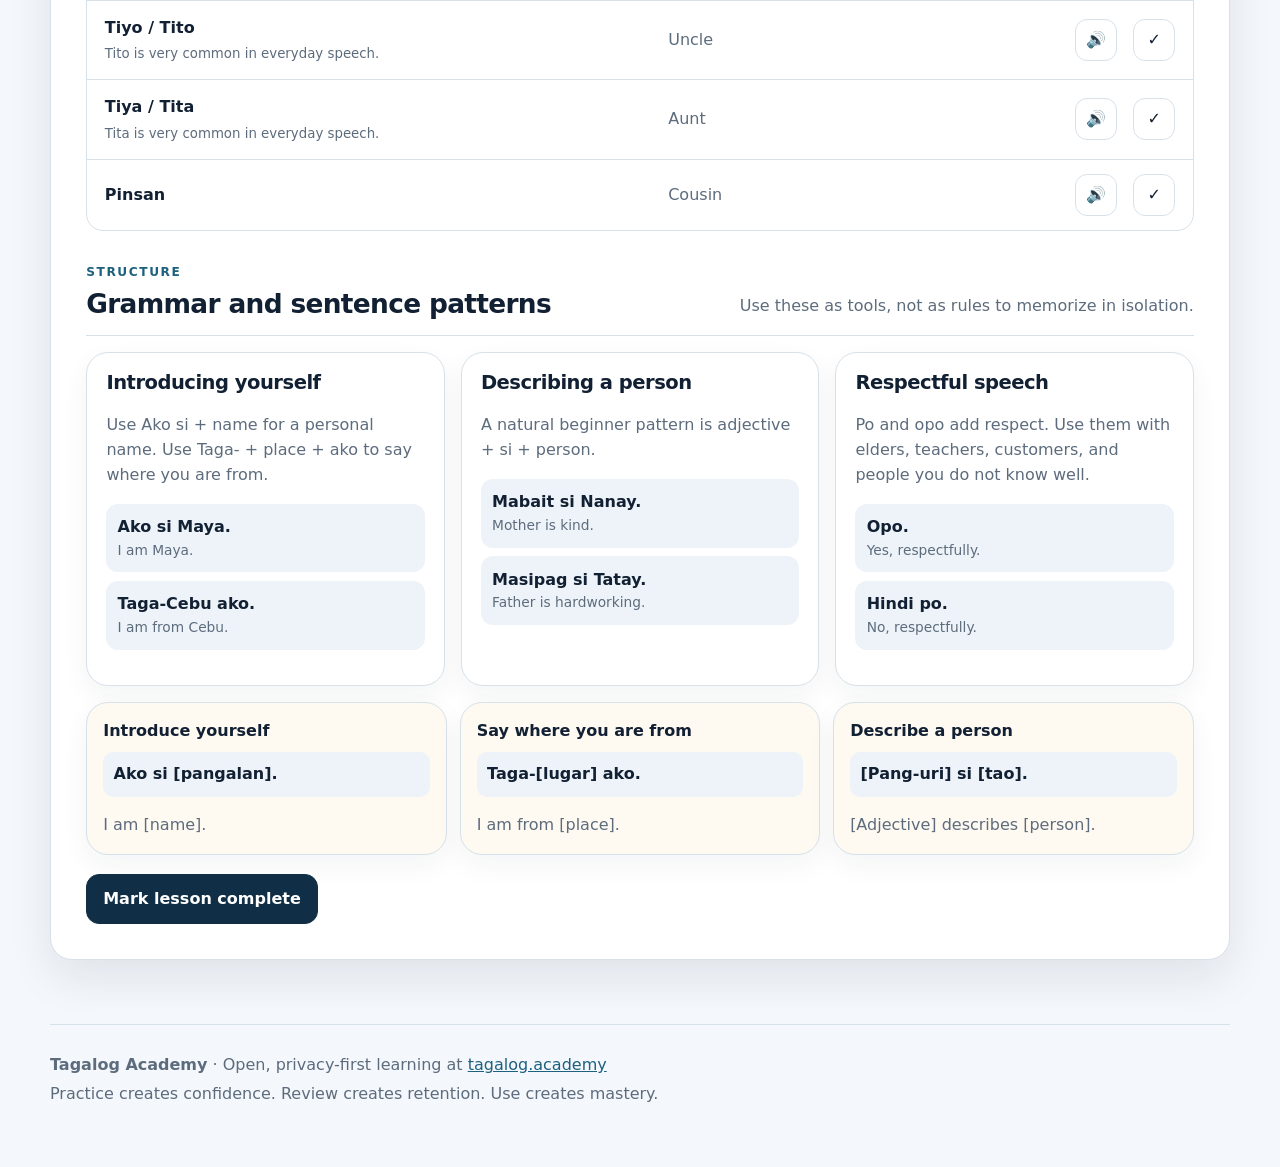
==== commit e53bc06a: "Release Tagalog Academy v3.0.1" ====
--- a/index.html
+++ b/index.html
@@ -3,26 +3,27 @@
 <head>
   <meta charset="utf-8">
   <meta name="viewport" content="width=device-width, initial-scale=1">
-  <meta name="description" content="A privacy-first, offline-ready Tagalog learning experience with adaptive review, speaking practice, builders, and printable resources.">
-  <meta name="theme-color" content="#17324d">
-  <title>Tagalog Learning Toolkit</title>
+  <meta name="description" content="Tagalog Academy is a privacy-first, mastery-oriented Tagalog course with adaptive review, speaking practice, sentence builders, and weekly missions.">
+  <meta name="theme-color" content="#102f46">
+  <title>Tagalog Academy</title>
   <link rel="icon" href="assets/icons/favicon.svg" type="image/svg+xml">
   <link rel="manifest" href="manifest.webmanifest">
   <link rel="stylesheet" href="assets/css/styles.css">
 </head>
 <body>
   <a class="skip-link" href="#main">Skip to learning content</a>
+  <p id="app-feedback" class="global-feedback" role="status" aria-live="assertive" hidden></p>
 
   <header class="site-header">
-    <a class="wordmark" href="#top" aria-label="Tagalog Learning Toolkit home">
-      <span class="wordmark-mark" aria-hidden="true">T</span>
+    <a class="wordmark" href="#top" aria-label="Tagalog Academy home">
+      <span class="wordmark-mark" aria-hidden="true">TA</span>
       <span>
-        <strong>Tagalog Learning Toolkit</strong>
-        <small>Practice that becomes usable language</small>
+        <strong>Tagalog Academy</strong>
+        <small>Master what you can actually use</small>
       </span>
     </a>
     <div class="header-actions">
-      <button id="install-app" class="button button-quiet" type="button" hidden>Install app</button>
+      <button id="install-app" class="button button-quiet" type="button" hidden>Install</button>
       <button id="theme-toggle" class="button button-quiet" type="button" aria-pressed="false">Dark mode</button>
     </div>
   </header>
@@ -30,13 +31,21 @@
   <main id="main" class="page-shell">
     <section id="top" class="hero" aria-labelledby="hero-title">
       <div class="hero-copy-block">
-        <p class="eyebrow">Week 1 · Introductions and family</p>
-        <h1 id="hero-title">Speak useful Tagalog from the first session.</h1>
-        <p class="hero-copy">Learn essential phrases, retrieve them from memory, practice speaking, build your own sentences, and keep your progress privately on your device.</p>
+        <p id="week-eyebrow" class="eyebrow">Course dashboard</p>
+        <h1 id="hero-title">Learn Tagalog by using it.</h1>
+        <p id="hero-copy" class="hero-copy">Move from recognition to recall, speaking, original sentences, and real-life missions.</p>
+
+        <div class="week-picker">
+          <label for="week-select">Choose a learning week</label>
+          <select id="week-select" aria-describedby="week-help"></select>
+          <p id="week-help" class="helper">Your progress is stored privately in this browser.</p>
+        </div>
+
         <div class="hero-actions">
           <button class="button" type="button" data-open-panel="practice">Start today’s review</button>
-          <button class="button button-secondary" type="button" data-open-panel="learn">Explore the lesson</button>
-        </div>
+          <button class="button button-secondary" type="button" data-open-panel="learn">Open the lesson</button>
+        </div>
+
         <ul class="trust-list" aria-label="Product promises">
           <li>No account</li>
           <li>No tracking</li>
@@ -47,7 +56,7 @@
       <aside class="dashboard-card" aria-label="Learning dashboard">
         <div class="dashboard-topline">
           <span class="status-dot" aria-hidden="true"></span>
-          <span id="dashboard-status">Ready to begin</span>
+          <span id="dashboard-status">Loading course…</span>
         </div>
         <div class="metric-grid">
           <div><strong id="due-count">0</strong><span>Due now</span></div>
@@ -55,12 +64,23 @@
           <div><strong id="best-quiz">—</strong><span>Best quiz</span></div>
         </div>
         <div class="progress-wrap">
-          <div class="progress-label-row"><span id="progress-label">0% course progress</span><span id="known-count">0 learned</span></div>
+          <div class="progress-label-row">
+            <span id="progress-label">0% week progress</span>
+            <span id="known-count">0 familiar</span>
+          </div>
           <div class="progress-track" role="progressbar" aria-valuemin="0" aria-valuemax="100" aria-valuenow="0" aria-labelledby="progress-label">
             <div id="progress-fill"></div>
           </div>
         </div>
       </aside>
+    </section>
+
+    <section class="roadmap-section" aria-labelledby="roadmap-title">
+      <div class="section-heading compact-heading">
+        <div><p class="eyebrow">Path to mastery</p><h2 id="roadmap-title">Course roadmap</h2></div>
+        <p>Four transformed weeks are available now. Later weeks stay locked until their source curriculum is defined.</p>
+      </div>
+      <div id="course-roadmap" class="roadmap-grid"></div>
     </section>
 
     <nav class="tab-list" role="tablist" aria-label="Learning sections">
@@ -68,39 +88,56 @@
       <button id="tab-practice" class="tab" type="button" role="tab" aria-selected="false" aria-controls="practice" tabindex="-1" data-panel="practice">Practice</button>
       <button id="tab-speak" class="tab" type="button" role="tab" aria-selected="false" aria-controls="speak" tabindex="-1" data-panel="speak">Speak</button>
       <button id="tab-build" class="tab" type="button" role="tab" aria-selected="false" aria-controls="build" tabindex="-1" data-panel="build">Build</button>
-      <button id="tab-homework" class="tab" type="button" role="tab" aria-selected="false" aria-controls="homework" tabindex="-1" data-panel="homework">Apply</button>
+      <button id="tab-mission" class="tab" type="button" role="tab" aria-selected="false" aria-controls="mission" tabindex="-1" data-panel="mission">Mission</button>
       <button id="tab-resources" class="tab" type="button" role="tab" aria-selected="false" aria-controls="resources" tabindex="-1" data-panel="resources">Resources</button>
     </nav>
 
     <section id="learn" class="panel is-active" role="tabpanel" aria-labelledby="tab-learn" tabindex="0">
       <div class="section-heading">
-        <div><p class="eyebrow">Understand</p><h2>Core phrases</h2></div>
-        <p>Search, listen, and mark phrases as familiar. Browser speech quality varies by device.</p>
-      </div>
+        <div><p class="eyebrow">Understand</p><h2 id="lesson-title">Core lesson</h2></div>
+        <p id="lesson-subtitle">Search, listen, and mark phrases as familiar.</p>
+      </div>
+
+      <div id="learning-objectives" class="objective-grid"></div>
+
       <div class="toolbar">
-        <label class="search-field" for="phrase-search"><span>Search the lesson</span><input id="phrase-search" type="search" placeholder="Try family, tired, or work"></label>
-        <label class="select-field" for="category-filter"><span>Category</span><select id="category-filter"><option value="all">All categories</option></select></label>
-      </div>
+        <label class="search-field" for="phrase-search">
+          <span>Search this week</span>
+          <input id="phrase-search" type="search" placeholder="Search Tagalog or English">
+        </label>
+        <label class="select-field" for="category-filter">
+          <span>Category</span>
+          <select id="category-filter"><option value="all">All categories</option></select>
+        </label>
+      </div>
+
       <div id="lesson-groups" class="lesson-groups" aria-live="polite"></div>
-      <aside class="note-card">
-        <h3>Week 1 sentence pattern</h3>
-        <p><strong>Adjective + si + person</strong></p>
-        <p><span lang="fil">Mabait si Nanay.</span> = Mother is kind.</p>
-        <p>You may also hear <span lang="fil">Si Nanay ay mabait.</span> Both patterns are useful; this lesson practices the adjective-first form.</p>
-      </aside>
+
+      <div class="subsection">
+        <div class="section-heading compact-heading">
+          <div><p class="eyebrow">Structure</p><h2>Grammar and sentence patterns</h2></div>
+          <p>Use these as tools, not as rules to memorize in isolation.</p>
+        </div>
+        <div id="grammar-notes" class="card-grid"></div>
+        <div id="sentence-patterns" class="pattern-grid"></div>
+      </div>
+
       <button id="mark-lesson" class="button" type="button">Mark lesson complete</button>
     </section>
 
     <section id="practice" class="panel" role="tabpanel" aria-labelledby="tab-practice" tabindex="0" hidden>
-      <div class="section-heading"><div><p class="eyebrow">Retrieve</p><h2>Adaptive daily review</h2></div><p>Weak and due phrases appear first. Rate each item so tomorrow’s queue improves.</p></div>
-
-      <article class="review-card" aria-labelledby="review-title">
+      <div class="section-heading">
+        <div><p class="eyebrow">Retrieve</p><h2>Adaptive daily review</h2></div>
+        <p>Weak and due phrases appear first. Rate each item so the queue improves.</p>
+      </div>
+
+      <article class="review-card">
         <div class="card-heading">
-          <div><p class="eyebrow">Daily session</p><h3 id="review-title">Recall before revealing</h3></div>
+          <div><p class="eyebrow">Daily session</p><h3>Recall before revealing</h3></div>
           <span id="review-counter">0 / 0</span>
         </div>
         <p id="review-direction" class="review-direction">English → Tagalog</p>
-        <p id="review-prompt" class="review-prompt">Loading...</p>
+        <p id="review-prompt" class="review-prompt">Loading…</p>
         <div id="review-answer" class="review-answer" hidden>
           <strong lang="fil"></strong>
           <span></span>
@@ -119,7 +156,10 @@
 
       <div class="practice-grid">
         <article class="practice-card">
-          <div class="card-heading"><div><p class="eyebrow">Typing</p><h3>Produce the phrase</h3></div><span id="typing-count"></span></div>
+          <div class="card-heading">
+            <div><p class="eyebrow">Typing</p><h3>Produce the phrase</h3></div>
+            <span id="typing-count"></span>
+          </div>
           <p id="typing-prompt" class="large-prompt"></p>
           <label for="typing-answer">Type the Tagalog answer</label>
           <input id="typing-answer" type="text" autocomplete="off" autocapitalize="sentences" spellcheck="false">
@@ -132,7 +172,10 @@
         </article>
 
         <article class="quiz-card">
-          <div class="card-heading"><div><p class="eyebrow">Check</p><h3>Ten-question quiz</h3></div><span id="quiz-progress">Question 1 of 10</span></div>
+          <div class="card-heading">
+            <div><p class="eyebrow">Check</p><h3>Ten-question quiz</h3></div>
+            <span id="quiz-progress">Question 1 of 10</span>
+          </div>
           <form id="quiz-form">
             <fieldset>
               <legend id="quiz-question"></legend>
@@ -150,7 +193,10 @@
     </section>
 
     <section id="speak" class="panel" role="tabpanel" aria-labelledby="tab-speak" tabindex="0" hidden>
-      <div class="section-heading"><div><p class="eyebrow">Shadow</p><h2>Listen, imitate, compare</h2></div><p>Recordings stay in this browser session and are never uploaded.</p></div>
+      <div class="section-heading">
+        <div><p class="eyebrow">Shadow</p><h2>Listen, imitate, compare</h2></div>
+        <p>Recordings stay in this browser session and are never uploaded. Browser speech is device-generated; without an installed Filipino voice, playback may be inaccurate and should be treated only as a memory cue.</p>
+      </div>
       <article class="speak-card">
         <label for="speak-phrase">Choose a phrase</label>
         <select id="speak-phrase"></select>
@@ -164,117 +210,60 @@
           <button id="record-start" class="button button-quiet" type="button">Record yourself</button>
           <button id="record-stop" class="button button-danger" type="button" hidden>Stop recording</button>
         </div>
-        <p id="record-status" class="feedback" aria-live="polite">Listen once, repeat twice, then record one final attempt.</p>
+        <p id="record-status" class="feedback" aria-live="polite">Listen once, then repeat without reading.</p>
         <audio id="record-playback" controls hidden></audio>
       </article>
-      <aside class="note-card">
-        <h3>Pronunciation honesty</h3>
-        <p>This tool can play and record audio, but it does not claim to grade pronunciation. Compare rhythm, vowel clarity, and confidence, then ask a fluent speaker or instructor for human feedback when possible.</p>
+    </section>
+
+    <section id="build" class="panel" role="tabpanel" aria-labelledby="tab-build" tabindex="0" hidden>
+      <div class="section-heading">
+        <div><p class="eyebrow">Create</p><h2>Build original Tagalog</h2></div>
+        <p>Move from memorized phrases to language that belongs to you.</p>
+      </div>
+      <div id="builder-grid" class="builder-grid"></div>
+    </section>
+
+    <section id="mission" class="panel" role="tabpanel" aria-labelledby="tab-mission" tabindex="0" hidden>
+      <div class="section-heading">
+        <div><p class="eyebrow">Apply</p><h2>Weekly mission</h2></div>
+        <p>Completion means using Tagalog in a finished outcome—not merely opening the lesson.</p>
+      </div>
+      <div id="mission-grid" class="mission-grid"></div>
+      <button id="mark-mission" class="button" type="button">Mark mission complete</button>
+    </section>
+
+    <section id="resources" class="panel" role="tabpanel" aria-labelledby="tab-resources" tabindex="0" hidden>
+      <div class="section-heading">
+        <div><p class="eyebrow">Support</p><h2>Resources and progress</h2></div>
+        <p>External media opens in a new tab. Tagalog Academy does not copy or host third-party media.</p>
+      </div>
+      <div id="resource-grid" class="resource-grid"></div>
+
+      <div class="data-card">
+        <h3>Your private progress</h3>
+        <p>Progress stays on this device unless you export it.</p>
+        <div class="inline-actions">
+          <button id="export-progress" class="button button-secondary" type="button">Export progress</button>
+          <label class="button button-quiet file-button">Import progress<input id="import-progress" type="file" accept="application/json"></label>
+          <button id="reset-week" class="button button-danger" type="button">Reset this week</button>
+          <button id="print-lesson" class="button button-quiet" type="button">Print lesson</button>
+        </div>
+        <p id="data-feedback" class="feedback" aria-live="polite"></p>
+      </div>
+
+      <aside class="content-status">
+        <h3>Content status</h3>
+        <p id="content-status"></p>
+        <p>Language conventions should receive final review from a qualified Tagalog educator before the course is described as authoritative.</p>
       </aside>
     </section>
-
-    <section id="build" class="panel" role="tabpanel" aria-labelledby="tab-build" tabindex="0" hidden>
-      <div class="section-heading"><div><p class="eyebrow">Create</p><h2>Turn patterns into your own language</h2></div><p>Builders generate editable first drafts, not rigid scripts.</p></div>
-      <div class="builder-grid">
-        <form id="intro-builder" class="builder-card">
-          <h3>My introduction</h3>
-          <label for="intro-name">Name</label><input id="intro-name" name="name" placeholder="Maya">
-          <label for="intro-origin">Place you are from</label><input id="intro-origin" name="origin" placeholder="Cebu">
-          <label for="intro-school">School or learning place</label><input id="intro-school" name="school" placeholder="a local university">
-          <label for="intro-subject">Subject or field</label><input id="intro-subject" name="subject" placeholder="Tagalog">
-          <label for="intro-feeling">Feeling</label>
-          <select id="intro-feeling" name="feeling">
-            <option>Ayos lang ako.</option><option>Masaya ako.</option><option>Nasasabik ako.</option><option>Pagod ako.</option><option>Gutom ako.</option>
-          </select>
-          <button class="button" type="submit">Build introduction</button>
-          <label for="intro-output">Editable result</label>
-          <textarea id="intro-output" class="output-textarea" rows="7">Your introduction will appear here.</textarea>
-          <div class="inline-actions"><button id="intro-copy" class="button button-secondary" type="button">Copy</button><button id="intro-speak" class="button button-quiet" type="button">Hear it</button></div>
-          <p id="intro-status" class="feedback" aria-live="polite"></p>
-        </form>
-
-        <form id="family-builder" class="builder-card">
-          <h3>Describe a person</h3>
-          <label for="family-person">Family member or name</label><input id="family-person" name="person" placeholder="Nanay">
-          <label for="family-adjective">Adjective</label><select id="family-adjective" name="adjective"></select>
-          <button class="button" type="submit">Build sentence</button>
-          <label for="family-output">Editable result</label>
-          <textarea id="family-output" class="output-textarea" rows="4">Your sentence will appear here.</textarea>
-          <div class="inline-actions"><button id="family-copy" class="button button-secondary" type="button">Copy</button><button id="family-speak" class="button button-quiet" type="button">Hear it</button></div>
-          <p id="family-status" class="feedback" aria-live="polite"></p>
-          <p class="helper">Pattern: adjective + si + person.</p>
-        </form>
-      </div>
-    </section>
-
-    <section id="homework" class="panel" role="tabpanel" aria-labelledby="tab-homework" tabindex="0" hidden>
-      <div class="section-heading"><div><p class="eyebrow">Apply</p><h2>Complete the Week 1 challenge</h2></div><p>Use real or fictional details. Answers autosave only on this device.</p></div>
-      <form id="homework-form" class="homework-form">
-        <fieldset><legend>Part 1: Introduce yourself</legend>
-          <label>1. Ano ang pangalan mo?<textarea name="p1q1" rows="2" placeholder="Ako si..."></textarea></label>
-          <label>2. Taga-saan ka?<textarea name="p1q2" rows="2" placeholder="Taga-... ako."></textarea></label>
-          <label>3. Saan ka nag-aaral?<textarea name="p1q3" rows="2" placeholder="Nag-aaral ako sa..."></textarea></label>
-          <label>4. Ano ang inaaral mo?<textarea name="p1q4" rows="2" placeholder="Nag-aaral ako ng..."></textarea></label>
-          <label>5. Kumusta ka?<textarea name="p1q5" rows="2" placeholder="Ayos lang ako."></textarea></label>
-        </fieldset>
-        <fieldset><legend>Part 2: Family names</legend>
-          <div class="field-grid">
-            <label>Nanay<input name="family_nanay"></label><label>Tatay<input name="family_tatay"></label>
-            <label>Kuya<input name="family_kuya"></label><label>Ate<input name="family_ate"></label>
-            <label>Bunso<input name="family_bunso"></label><label>Pinsan<input name="family_pinsan"></label>
-          </div>
-        </fieldset>
-        <fieldset><legend>Part 3: Memory check</legend>
-          <div class="field-grid">
-            <label>Mother<input name="memory_mother"></label><label>Father<input name="memory_father"></label>
-            <label>Older brother<input name="memory_brother"></label><label>Older sister<input name="memory_sister"></label>
-            <label>Youngest child or sibling<input name="memory_youngest"></label><label>Cousin<input name="memory_cousin"></label>
-          </div>
-        </fieldset>
-        <fieldset><legend>Part 4: Describe five people</legend>
-          <label>1<textarea name="desc1" rows="2"></textarea></label><label>2<textarea name="desc2" rows="2"></textarea></label>
-          <label>3<textarea name="desc3" rows="2"></textarea></label><label>4<textarea name="desc4" rows="2"></textarea></label>
-          <label>5<textarea name="desc5" rows="2"></textarea></label>
-        </fieldset>
-        <div class="inline-actions">
-          <button class="button" type="submit">Save challenge</button>
-          <button id="print-homework" class="button button-secondary" type="button">Print</button>
-          <button id="clear-homework" class="button button-quiet" type="button">Clear answers</button>
-        </div>
-        <p id="homework-status" class="feedback" aria-live="polite"></p>
-      </form>
-    </section>
-
-    <section id="resources" class="panel" role="tabpanel" aria-labelledby="tab-resources" tabindex="0" hidden>
-      <div class="section-heading"><div><p class="eyebrow">Keep and reuse</p><h2>Resources and portable progress</h2></div><p>Download print materials or move your local progress between devices.</p></div>
-      <div class="download-grid">
-        <a class="download-card" href="downloads/Tagalog-Week-1-Study-Guide.pdf"><strong>Study guide</strong><span>Core phrases, notes, and practice method.</span></a>
-        <a class="download-card" href="downloads/Tagalog-Week-1-Practice.pdf"><strong>Practice worksheet</strong><span>Print-friendly Week 1 challenge.</span></a>
-        <a class="download-card" href="downloads/Tagalog-Week-1-Answer-Key.pdf"><strong>Answer key</strong><span>Fixed answers and sample responses.</span></a>
-      </div>
-      <div class="data-card">
-        <h3>Your data</h3>
-        <p>Progress is local-only. Export a small JSON backup before clearing browser data or changing devices.</p>
-        <div class="inline-actions">
-          <button id="export-progress" class="button" type="button">Export progress</button>
-          <label class="button button-secondary file-button">Import progress<input id="import-progress" type="file" accept="application/json,.json"></label>
-          <button id="reset-progress" class="button button-danger" type="button">Reset everything</button>
-        </div>
-        <p id="data-status" class="feedback" aria-live="polite"></p>
-      </div>
-      <aside class="note-card">
-        <h3>Language scope</h3>
-        <p>This is a foundational Tagalog lesson, not a complete language course. Tagalog and Filipino overlap substantially, but course naming and regional usage can vary. Human review remains important as the curriculum expands.</p>
-      </aside>
-    </section>
   </main>
 
-  <footer>
-    <p>Open, privacy-first, and designed for GitHub Pages.</p>
-    <p>Project documentation, language notes, and the UX V&amp;V report are included in the repository.</p>
+  <footer class="site-footer">
+    <p><strong>Tagalog Academy</strong> · Open, privacy-first learning at <a href="https://tagalog.academy">tagalog.academy</a></p>
+    <p>Practice creates confidence. Review creates retention. Use creates mastery.</p>
   </footer>
 
-  <noscript><p class="noscript">JavaScript is required for interactive practice. The downloadable PDFs remain available.</p></noscript>
   <script src="assets/js/app.js" defer></script>
 </body>
 </html>
--- a/assets/css/styles.css
+++ b/assets/css/styles.css
@@ -1,35 +1,35 @@
 :root {
   color-scheme: light;
-  --bg: #f5f7fb;
+  --bg: #f4f7fb;
   --surface: #ffffff;
-  --surface-soft: #eef3f8;
-  --text: #142033;
-  --muted: #5d6b7d;
-  --line: #d8e1eb;
-  --brand: #17324d;
-  --brand-2: #245b78;
-  --accent: #f4b942;
-  --success: #16734f;
-  --danger: #a63a3a;
-  --shadow: 0 18px 45px rgba(20, 32, 51, .09);
+  --surface-soft: #edf3f8;
+  --text: #122033;
+  --muted: #5d6c7d;
+  --line: #d7e1ea;
+  --brand: #102f46;
+  --brand-2: #1d617f;
+  --accent: #f1b94b;
+  --success: #14724e;
+  --danger: #a53d3d;
+  --shadow: 0 18px 45px rgba(18, 32, 51, .09);
   --radius: 22px;
   --radius-sm: 14px;
 }
 
 html[data-theme="dark"] {
   color-scheme: dark;
-  --bg: #0e1622;
-  --surface: #152131;
-  --surface-soft: #1b2a3d;
-  --text: #f2f6fb;
-  --muted: #b4c0cf;
-  --line: #314258;
+  --bg: #0c1520;
+  --surface: #142130;
+  --surface-soft: #1a2b3d;
+  --text: #f2f6fa;
+  --muted: #b5c1ce;
+  --line: #304257;
   --brand: #d9edf7;
-  --brand-2: #8cc6dd;
+  --brand-2: #8bc9df;
   --accent: #ffd166;
   --success: #6ed6aa;
   --danger: #ff9a9a;
-  --shadow: 0 18px 45px rgba(0, 0, 0, .28);
+  --shadow: 0 18px 45px rgba(0,0,0,.28);
 }
 
 * { box-sizing: border-box; }
@@ -46,19 +46,40 @@
 a { color: var(--brand-2); }
 button, a, input, textarea, select { outline-offset: 3px; }
 :focus-visible { outline: 3px solid var(--accent); }
+[hidden] { display: none !important; }
 
 .skip-link {
   position: fixed;
   top: 8px;
   left: 8px;
   z-index: 1000;
-  padding: .7rem 1rem;
+  padding: .72rem 1rem;
   border-radius: 10px;
   background: var(--text);
   color: var(--surface);
   transform: translateY(-140%);
 }
 .skip-link:focus { transform: translateY(0); }
+
+.global-feedback {
+  position: fixed;
+  z-index: 1100;
+  right: 1rem;
+  bottom: 1rem;
+  width: min(440px, calc(100% - 2rem));
+  margin: 0;
+  padding: .9rem 1rem;
+  border: 1px solid color-mix(in srgb, var(--danger) 45%, var(--line));
+  border-radius: 14px;
+  background: var(--surface);
+  color: var(--danger);
+  box-shadow: var(--shadow);
+  font-weight: 700;
+}
+.global-feedback.success {
+  border-color: color-mix(in srgb, var(--success) 45%, var(--line));
+  color: var(--success);
+}
 
 .site-header {
   position: sticky;
@@ -76,21 +97,21 @@
 .wordmark {
   display: inline-flex;
   align-items: center;
-  gap: .8rem;
+  gap: .82rem;
   color: var(--text);
   text-decoration: none;
 }
 .wordmark-mark {
   display: grid;
   place-items: center;
-  width: 44px;
-  height: 44px;
-  border-radius: 13px;
-  background: linear-gradient(145deg, var(--brand-2), var(--brand));
+  width: 48px;
+  height: 48px;
+  border-radius: 14px;
+  background: linear-gradient(145deg, var(--brand-2), #0e3a56);
   color: #fff;
   font-weight: 900;
-  font-size: 1.25rem;
-  box-shadow: 0 8px 18px rgba(23, 50, 77, .2);
+  letter-spacing: -.05em;
+  box-shadow: 0 8px 18px rgba(16,47,70,.22);
 }
 .wordmark strong, .wordmark small { display: block; }
 .wordmark small { color: var(--muted); font-size: .78rem; }
@@ -106,7 +127,7 @@
   border-radius: 30px;
   background:
     radial-gradient(circle at 96% 4%, color-mix(in srgb, var(--accent) 34%, transparent), transparent 34%),
-    linear-gradient(135deg, color-mix(in srgb, var(--surface-soft) 88%, #dfe8ff), var(--surface));
+    linear-gradient(135deg, color-mix(in srgb, var(--surface-soft) 90%, #dfe8ff), var(--surface));
   box-shadow: var(--shadow);
 }
 .hero-copy-block { align-self: center; }
@@ -119,22 +140,49 @@
   text-transform: uppercase;
 }
 h1, h2, h3 { margin-top: 0; line-height: 1.12; letter-spacing: -.025em; }
-h1 { max-width: 14ch; margin-bottom: 1rem; font-size: clamp(2.35rem, 6vw, 4.8rem); }
-h2 { font-size: clamp(1.85rem, 3vw, 2.6rem); }
-h3 { font-size: 1.25rem; }
+h1 { max-width: 14ch; margin-bottom: 1rem; font-size: clamp(2.35rem, 6vw, 4.7rem); }
+h2 { font-size: clamp(1.8rem, 3vw, 2.55rem); }
+h3 { font-size: 1.22rem; }
 .hero-copy { max-width: 66ch; color: var(--muted); font-size: 1.08rem; }
-.trust-list { display: flex; flex-wrap: wrap; gap: .7rem 1.3rem; padding: 0; margin: 1.2rem 0 0; list-style: none; color: var(--muted); font-size: .9rem; }
+
+.week-picker {
+  display: grid;
+  grid-template-columns: minmax(180px, 360px);
+  gap: .35rem;
+  margin: 1.2rem 0;
+}
+.week-picker label { font-weight: 800; }
+.week-picker select { font-weight: 750; }
+
+.trust-list {
+  display: flex;
+  flex-wrap: wrap;
+  gap: .7rem 1.3rem;
+  padding: 0;
+  margin: 1.2rem 0 0;
+  list-style: none;
+  color: var(--muted);
+  font-size: .9rem;
+}
 .trust-list li::before { content: "✓"; margin-right: .4rem; color: var(--success); font-weight: 800; }
 
-.dashboard-card, .practice-card, .quiz-card, .review-card, .speak-card, .builder-card, .data-card, .note-card {
+.dashboard-card, .practice-card, .quiz-card, .review-card, .speak-card, .builder-card,
+.data-card, .grammar-card, .pattern-card, .mission-card, .resource-card, .roadmap-card,
+.objective-card, .content-status {
   border: 1px solid var(--line);
   border-radius: var(--radius);
   background: var(--surface);
-  box-shadow: 0 10px 28px rgba(20, 32, 51, .05);
+  box-shadow: 0 10px 28px rgba(20,32,51,.05);
 }
 .dashboard-card { align-self: center; padding: 1.4rem; }
 .dashboard-topline { display: flex; gap: .55rem; align-items: center; color: var(--muted); font-size: .9rem; }
-.status-dot { width: .65rem; height: .65rem; border-radius: 50%; background: var(--success); box-shadow: 0 0 0 5px color-mix(in srgb, var(--success) 15%, transparent); }
+.status-dot {
+  width: .65rem;
+  height: .65rem;
+  border-radius: 50%;
+  background: var(--success);
+  box-shadow: 0 0 0 5px color-mix(in srgb, var(--success) 15%, transparent);
+}
 .metric-grid { display: grid; grid-template-columns: repeat(3, 1fr); gap: .55rem; margin: 1.4rem 0; }
 .metric-grid div { padding: .8rem .45rem; border-radius: 12px; background: var(--surface-soft); text-align: center; }
 .metric-grid strong, .metric-grid span { display: block; }
@@ -160,15 +208,26 @@
   cursor: pointer;
 }
 .button:hover { transform: translateY(-1px); }
+.button:disabled { opacity: .55; cursor: not-allowed; transform: none; }
 .button-secondary { border-color: var(--line); background: var(--surface-soft); color: var(--text); }
 .button-quiet { border-color: transparent; background: transparent; color: var(--text); }
 .button-danger { border-color: color-mix(in srgb, var(--danger) 52%, var(--line)); background: color-mix(in srgb, var(--danger) 10%, var(--surface)); color: var(--danger); }
 .file-button { position: relative; overflow: hidden; }
 .file-button input { position: absolute; inset: 0; opacity: 0; cursor: pointer; }
 
+.roadmap-section { margin: 1.5rem 0; padding: clamp(1rem, 2vw, 1.5rem); border: 1px solid var(--line); border-radius: var(--radius); background: var(--surface); }
+.roadmap-grid { display: grid; grid-template-columns: repeat(4, minmax(0, 1fr)); gap: .8rem; }
+.roadmap-card { padding: 1rem; cursor: pointer; }
+.roadmap-card:hover { border-color: var(--brand-2); }
+.roadmap-card.is-active { border-color: var(--brand-2); box-shadow: 0 0 0 3px color-mix(in srgb, var(--brand-2) 16%, transparent); }
+.roadmap-card.is-planned { opacity: .62; cursor: default; }
+.roadmap-card strong, .roadmap-card span { display: block; }
+.roadmap-card span { color: var(--muted); font-size: .86rem; }
+.roadmap-card .roadmap-meta { display: flex; justify-content: space-between; gap: .5rem; margin-bottom: .65rem; color: var(--brand-2); font-size: .76rem; font-weight: 800; text-transform: uppercase; }
+
 .tab-list {
   position: sticky;
-  top: 77px;
+  top: 81px;
   z-index: 20;
   display: grid;
   grid-template-columns: repeat(6, 1fr);
@@ -179,15 +238,28 @@
   border: 1px solid var(--line);
   border-radius: 18px;
   background: var(--surface);
-  box-shadow: 0 8px 22px rgba(20, 32, 51, .05);
+  box-shadow: 0 8px 22px rgba(20,32,51,.05);
 }
 .tab { min-width: 100px; padding: .75rem .9rem; border: 0; border-radius: 12px; background: transparent; color: var(--muted); font-weight: 800; cursor: pointer; }
 .tab.is-active { background: var(--brand); color: var(--surface); }
 
-.panel { padding: clamp(1.1rem, 3vw, 2.2rem); border: 1px solid var(--line); border-radius: var(--radius); background: var(--surface); box-shadow: var(--shadow); }
+.panel {
+  padding: clamp(1.1rem, 3vw, 2.2rem);
+  border: 1px solid var(--line);
+  border-radius: var(--radius);
+  background: var(--surface);
+  box-shadow: var(--shadow);
+}
 .panel[hidden] { display: none; }
 .section-heading { display: flex; justify-content: space-between; gap: 2rem; align-items: end; margin-bottom: 1.4rem; padding-bottom: 1rem; border-bottom: 1px solid var(--line); }
-.section-heading > p { max-width: 46ch; margin: 0; color: var(--muted); }
+.section-heading > p { max-width: 48ch; margin: 0; color: var(--muted); }
+.compact-heading { margin-bottom: 1rem; }
+.compact-heading h2 { margin-bottom: 0; font-size: 1.65rem; }
+
+.objective-grid { display: grid; grid-template-columns: repeat(5, 1fr); gap: .7rem; margin-bottom: 1.2rem; }
+.objective-card { padding: .9rem; background: var(--surface-soft); font-size: .88rem; }
+.objective-card::before { content: "✓"; display: block; margin-bottom: .35rem; color: var(--success); font-weight: 900; }
+
 .toolbar { display: grid; grid-template-columns: 2fr 1fr; gap: 1rem; margin-bottom: 1rem; }
 .search-field, .select-field { display: grid; gap: .35rem; color: var(--muted); font-size: .82rem; font-weight: 700; }
 input, textarea, select {
@@ -198,13 +270,13 @@
   background: var(--surface);
   color: var(--text);
 }
-textarea { resize: vertical; }
+textarea { min-height: 132px; resize: vertical; }
 label { color: var(--text); font-weight: 680; }
 
 .lesson-groups { display: grid; gap: 1rem; }
 .lesson-group { border: 1px solid var(--line); border-radius: 17px; overflow: hidden; }
 .lesson-group h3 { margin: 0; padding: 1rem 1.1rem; background: var(--surface-soft); }
-.phrase-row { display: grid; grid-template-columns: 1.4fr 1fr auto auto; gap: 1rem; align-items: center; padding: .9rem 1.1rem; border-top: 1px solid var(--line); }
+.phrase-row { display: grid; grid-template-columns: minmax(180px, 1.4fr) minmax(160px, 1fr) auto auto; gap: 1rem; align-items: center; padding: .9rem 1.1rem; border-top: 1px solid var(--line); }
 .phrase-row small { display: block; margin-top: .25rem; color: var(--muted); font-weight: 400; }
 .phrase-english { color: var(--muted); }
 .icon-button {
@@ -220,8 +292,19 @@
 }
 .icon-button.is-familiar { border-color: var(--success); background: color-mix(in srgb, var(--success) 10%, var(--surface)); color: var(--success); }
 .empty-state { padding: 2rem; text-align: center; color: var(--muted); }
-.note-card { margin-top: 1.2rem; padding: 1.2rem 1.3rem; background: color-mix(in srgb, var(--accent) 8%, var(--surface)); }
-.note-card p:last-child { margin-bottom: 0; }
+
+.subsection { margin-top: 2rem; }
+.card-grid { display: grid; grid-template-columns: repeat(3, 1fr); gap: 1rem; }
+.grammar-card { padding: 1.2rem; }
+.grammar-card p { color: var(--muted); }
+.example-list { display: grid; gap: .55rem; padding: 0; list-style: none; }
+.example-list li { padding: .7rem; border-radius: 12px; background: var(--surface-soft); }
+.example-list strong, .example-list span { display: block; }
+.example-list span { color: var(--muted); font-size: .86rem; }
+.pattern-grid { display: grid; grid-template-columns: repeat(3, 1fr); gap: .8rem; margin: 1rem 0 1.2rem; }
+.pattern-card { padding: 1rem; background: color-mix(in srgb, var(--accent) 8%, var(--surface)); }
+.pattern-card code { display: block; margin: .5rem 0; padding: .65rem; border-radius: 10px; background: var(--surface-soft); color: var(--text); white-space: normal; font-family: inherit; font-weight: 850; }
+.pattern-card p { margin-bottom: 0; color: var(--muted); }
 
 .card-heading { display: flex; align-items: start; justify-content: space-between; gap: 1rem; }
 .card-heading span { color: var(--muted); font-size: .88rem; }
@@ -236,12 +319,15 @@
 .rating-button strong, .rating-button span { display: block; }
 .rating-button span { color: var(--muted); font-size: .78rem; }
 .rating-button:hover { border-color: var(--brand-2); background: var(--surface-soft); }
+
 .practice-grid { display: grid; grid-template-columns: 1fr 1fr; gap: 1rem; margin-top: 1rem; }
 .practice-card, .quiz-card { padding: 1.25rem; }
 .large-prompt { min-height: 2.3em; font-size: 1.45rem; font-weight: 800; }
 .choice-list { display: grid; gap: .6rem; margin: 1rem 0; }
 .choice { display: flex; gap: .7rem; align-items: center; padding: .75rem; border: 1px solid var(--line); border-radius: 12px; cursor: pointer; }
 .choice input { width: auto; }
+fieldset { padding: 0; border: 0; }
+legend { width: 100%; font-weight: 800; }
 .feedback { min-height: 1.5em; color: var(--muted); }
 .feedback.success { color: var(--success); }
 .feedback.error { color: var(--danger); }
@@ -253,61 +339,69 @@
 .shadow-phrase span { color: var(--muted); }
 audio { width: min(100%, 600px); margin-top: .7rem; }
 
-.builder-grid { display: grid; grid-template-columns: 1fr 1fr; gap: 1rem; }
-.builder-card { display: grid; gap: .7rem; padding: 1.3rem; align-content: start; }
+.builder-grid { display: grid; grid-template-columns: repeat(2, 1fr); gap: 1rem; }
+.builder-card { display: grid; gap: .72rem; padding: 1.3rem; align-content: start; }
+.builder-fields { display: grid; gap: .7rem; }
+.builder-field { display: grid; gap: .3rem; }
 .output-textarea { background: var(--surface-soft); font-weight: 650; white-space: pre-wrap; }
 .helper { margin: 0; color: var(--muted); font-size: .86rem; }
 
-.homework-form { display: grid; gap: 1rem; }
-.homework-form fieldset { display: grid; gap: .75rem; padding: 1.1rem; border: 1px solid var(--line); border-radius: 16px; }
-.homework-form legend { padding: 0 .45rem; font-weight: 850; }
-.homework-form label { display: grid; gap: .35rem; }
-.field-grid { display: grid; grid-template-columns: 1fr 1fr; gap: .8rem; }
-.download-grid { display: grid; grid-template-columns: repeat(3, 1fr); gap: 1rem; }
-.download-card { display: grid; gap: .35rem; min-height: 130px; padding: 1.2rem; border: 1px solid var(--line); border-radius: 16px; background: var(--surface-soft); color: var(--text); text-decoration: none; }
-.download-card:hover { border-color: var(--brand-2); transform: translateY(-2px); }
-.download-card span { color: var(--muted); }
-.data-card { margin-top: 1rem; padding: 1.3rem; }
-
-footer { width: min(1180px, calc(100% - 2rem)); margin: 0 auto 2rem; color: var(--muted); font-size: .9rem; }
-footer p { margin: .3rem 0; }
-.noscript { padding: 1rem; text-align: center; background: #fff3cd; color: #4a3b00; }
-
-@media (max-width: 860px) {
-  .site-header { position: static; }
+.mission-grid { display: grid; grid-template-columns: repeat(2, 1fr); gap: 1rem; margin-bottom: 1rem; }
+.mission-card { padding: 1.3rem; }
+.mission-card ol { padding-left: 1.25rem; }
+.mission-example { padding: .9rem; border-left: 4px solid var(--accent); border-radius: 10px; background: var(--surface-soft); }
+.mission-check { display: flex; gap: .55rem; align-items: center; margin-top: 1rem; }
+.mission-check input { width: auto; }
+
+.resource-grid { display: grid; grid-template-columns: repeat(3, 1fr); gap: 1rem; margin-bottom: 1rem; }
+.resource-card { display: grid; gap: .5rem; padding: 1.2rem; align-content: start; }
+.resource-card .resource-type { color: var(--brand-2); font-size: .75rem; font-weight: 850; text-transform: uppercase; letter-spacing: .08em; }
+.resource-card p { color: var(--muted); }
+.data-card, .content-status { margin-top: 1rem; padding: 1.3rem; }
+.content-status { background: color-mix(in srgb, var(--accent) 8%, var(--surface)); }
+
+.site-footer { width: min(1180px, calc(100% - 2rem)); margin: 0 auto 2rem; padding: 1.5rem 0; border-top: 1px solid var(--line); color: var(--muted); }
+.site-footer p { margin: .25rem 0; }
+
+@media (max-width: 980px) {
+  .hero { grid-template-columns: 1fr; }
+  .roadmap-grid { grid-template-columns: repeat(2, 1fr); }
+  .objective-grid { grid-template-columns: repeat(2, 1fr); }
+  .card-grid, .pattern-grid, .resource-grid { grid-template-columns: 1fr 1fr; }
+  .phrase-row { grid-template-columns: 1fr auto auto; }
+  .phrase-english { grid-column: 1 / 2; }
+}
+
+@media (max-width: 720px) {
+  .site-header { padding: .8rem 1rem; }
   .wordmark small { display: none; }
-  .hero, .practice-grid, .builder-grid { grid-template-columns: 1fr; }
-  .tab-list { top: 0; grid-template-columns: repeat(6, minmax(100px, 1fr)); }
+  .wordmark-mark { width: 42px; height: 42px; font-size: .88rem; }
+  .page-shell { width: min(100% - 1rem, 1180px); margin-top: .8rem; }
+  .hero { padding: 1.3rem; border-radius: 22px; }
+  h1 { font-size: clamp(2.2rem, 13vw, 3.8rem); }
+  .tab-list { top: 66px; grid-template-columns: repeat(6, minmax(94px, 1fr)); }
+  .panel { padding: 1rem; }
   .section-heading { display: block; }
-  .section-heading > p { margin-top: .45rem; }
-  .phrase-row { grid-template-columns: 1fr auto auto; }
+  .section-heading > p { margin-top: .6rem; }
+  .toolbar, .practice-grid, .builder-grid, .mission-grid, .card-grid, .pattern-grid, .resource-grid, .objective-grid { grid-template-columns: 1fr; }
+  .roadmap-grid { grid-template-columns: 1fr 1fr; }
+  .phrase-row { grid-template-columns: 1fr auto auto; gap: .7rem; }
   .phrase-english { grid-column: 1 / -1; }
-  .download-grid { grid-template-columns: 1fr; }
-}
-
-@media (max-width: 600px) {
-  .page-shell { width: min(100% - 1rem, 1180px); margin-top: .7rem; }
-  .site-header { padding: .8rem; }
-  .header-actions { gap: .25rem; }
-  .header-actions .button { min-height: 40px; padding: .55rem .7rem; font-size: .82rem; }
-  .hero { padding: 1.25rem; border-radius: 22px; }
-  h1 { font-size: 2.45rem; }
   .metric-grid { grid-template-columns: 1fr 1fr 1fr; }
-  .panel { padding: 1rem; }
-  .toolbar, .field-grid { grid-template-columns: 1fr; }
-  .phrase-row { gap: .6rem; padding: .8rem; }
-  .rating-grid { grid-template-columns: 1fr; }
-  .progress-label-row { display: block; }
-}
-
-@media (prefers-reduced-motion: reduce) {
-  *, *::before, *::after { scroll-behavior: auto !important; transition: none !important; animation: none !important; }
+}
+
+@media (max-width: 480px) {
+  .roadmap-grid { grid-template-columns: 1fr; }
+  .metric-grid strong { font-size: 1.1rem; }
+  .header-actions .button { padding-inline: .7rem; }
 }
 
 @media print {
-  .site-header, .hero, .tab-list, #learn, #practice, #speak, #build, #resources, footer, #print-homework, #clear-homework { display: none !important; }
+  .site-header, .hero-actions, .tab-list, .roadmap-section, .header-actions, .button,
+  #practice, #speak, #build, #mission, #resources { display: none !important; }
   body { background: #fff; color: #000; }
   .page-shell { width: 100%; margin: 0; }
-  #homework { display: block !important; border: 0; box-shadow: none; }
-  textarea, input { border: 0; border-bottom: 1px solid #777; border-radius: 0; min-height: 2.5rem; }
-}
+  .hero, .panel, .lesson-group, .grammar-card, .pattern-card, .objective-card { box-shadow: none; border-color: #bbb; }
+  .hero { display: block; }
+  #learn { display: block !important; }
+}
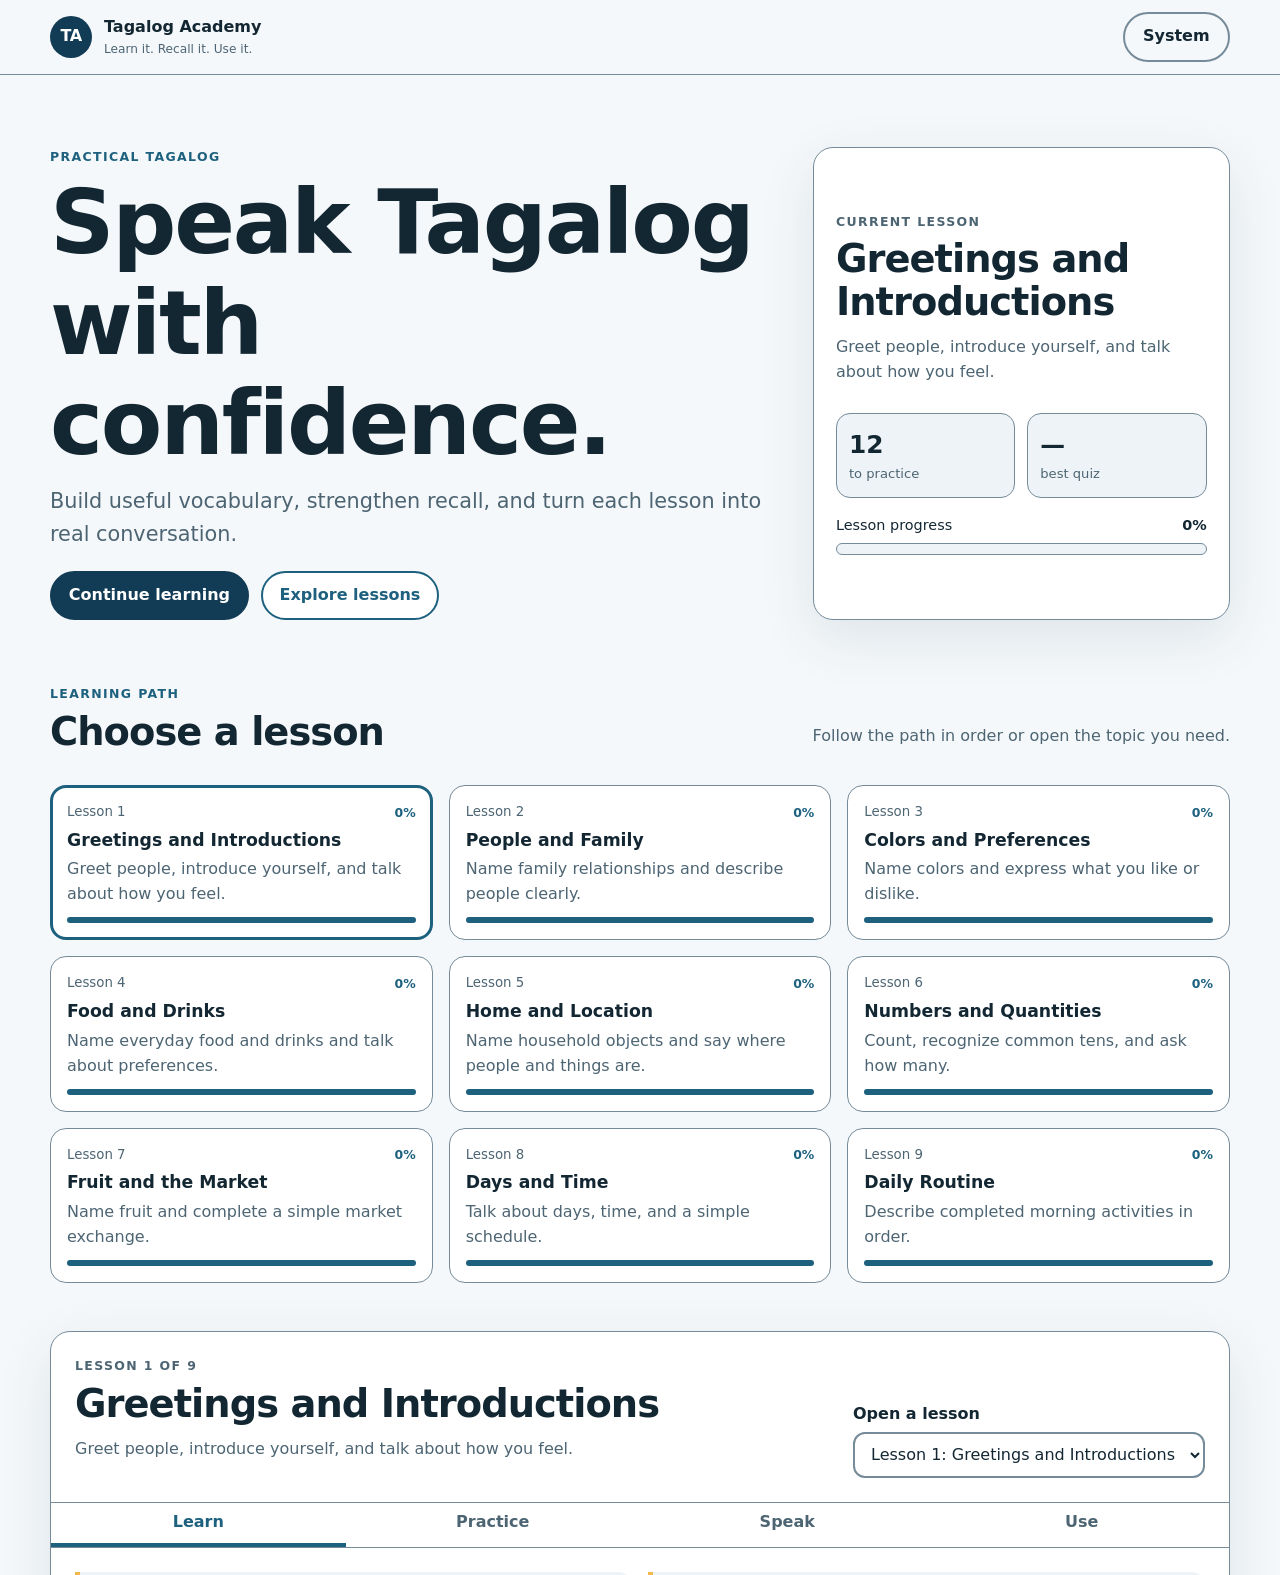
==== commit 601abd41: "release: publish Tagalog Academy v4.0.0" ====
--- a/index.html
+++ b/index.html
@@ -3,267 +3,183 @@
 <head>
   <meta charset="utf-8">
   <meta name="viewport" content="width=device-width, initial-scale=1">
-  <meta name="description" content="Tagalog Academy is a privacy-first, mastery-oriented Tagalog course with adaptive review, speaking practice, sentence builders, and weekly missions.">
-  <meta name="theme-color" content="#102f46">
-  <title>Tagalog Academy</title>
+  <meta name="description" content="Learn practical Tagalog through short lessons, recall practice, speaking, and real conversation patterns.">
+  <meta name="referrer" content="strict-origin-when-cross-origin">
+  <meta http-equiv="Content-Security-Policy" content="default-src 'self'; script-src 'self'; style-src 'self'; img-src 'self' data:; media-src 'self' blob:; connect-src 'self'; object-src 'none'; base-uri 'none'; form-action 'self'; upgrade-insecure-requests">
+  <meta name="theme-color" content="#123b55">
+  <link rel="canonical" href="https://tagalog.academy/">
+  <meta property="og:type" content="website">
+  <meta property="og:url" content="https://tagalog.academy/">
+  <meta property="og:title" content="Tagalog Academy">
+  <meta property="og:description" content="A guided path to practical Tagalog.">
+  <meta property="og:image" content="https://tagalog.academy/assets/images/social-card.png">
+  <meta name="twitter:card" content="summary_large_image">
+  <meta name="twitter:title" content="Tagalog Academy">
+  <meta name="twitter:description" content="A guided path to practical Tagalog.">
+  <meta name="twitter:image" content="https://tagalog.academy/assets/images/social-card.png">
+  <title>Tagalog Academy — Learn practical Tagalog</title>
+  <script src="assets/js/theme.js"></script>
   <link rel="icon" href="assets/icons/favicon.svg" type="image/svg+xml">
+  <link rel="apple-touch-icon" href="assets/icons/icon-192.png">
   <link rel="manifest" href="manifest.webmanifest">
   <link rel="stylesheet" href="assets/css/styles.css">
 </head>
 <body>
-  <a class="skip-link" href="#main">Skip to learning content</a>
-  <p id="app-feedback" class="global-feedback" role="status" aria-live="assertive" hidden></p>
+  <a class="skip-link" href="#main">Skip to learning</a>
+  <div id="global-feedback" class="global-feedback" role="status" aria-live="assertive" hidden>
+    <span id="global-feedback-text"></span>
+    <button id="retry-load" type="button" class="text-button" hidden>Try again</button>
+  </div>
 
   <header class="site-header">
     <a class="wordmark" href="#top" aria-label="Tagalog Academy home">
       <span class="wordmark-mark" aria-hidden="true">TA</span>
-      <span>
-        <strong>Tagalog Academy</strong>
-        <small>Master what you can actually use</small>
-      </span>
+      <span><strong>Tagalog Academy</strong><small>Learn it. Recall it. Use it.</small></span>
     </a>
     <div class="header-actions">
       <button id="install-app" class="button button-quiet" type="button" hidden>Install</button>
-      <button id="theme-toggle" class="button button-quiet" type="button" aria-pressed="false">Dark mode</button>
+      <button id="theme-toggle" class="button button-quiet appearance-toggle" type="button" aria-label="Appearance: System. Activate to change.">System</button>
     </div>
   </header>
 
   <main id="main" class="page-shell">
     <section id="top" class="hero" aria-labelledby="hero-title">
-      <div class="hero-copy-block">
-        <p id="week-eyebrow" class="eyebrow">Course dashboard</p>
-        <h1 id="hero-title">Learn Tagalog by using it.</h1>
-        <p id="hero-copy" class="hero-copy">Move from recognition to recall, speaking, original sentences, and real-life missions.</p>
-
-        <div class="week-picker">
-          <label for="week-select">Choose a learning week</label>
-          <select id="week-select" aria-describedby="week-help"></select>
-          <p id="week-help" class="helper">Your progress is stored privately in this browser.</p>
+      <div>
+        <p class="eyebrow">Practical Tagalog</p>
+        <h1 id="hero-title">Speak Tagalog with confidence.</h1>
+        <p class="hero-copy">Build useful vocabulary, strengthen recall, and turn each lesson into real conversation.</p>
+        <div class="hero-actions">
+          <button id="continue-learning" class="button" type="button">Continue learning</button>
+          <button class="button button-secondary" type="button" data-scroll-to="lesson-path">Explore lessons</button>
         </div>
-
-        <div class="hero-actions">
-          <button class="button" type="button" data-open-panel="practice">Start today’s review</button>
-          <button class="button button-secondary" type="button" data-open-panel="learn">Open the lesson</button>
+      </div>
+      <aside class="dashboard-card" aria-label="Current learning progress">
+        <p class="eyebrow">Current lesson</p>
+        <h2 id="dashboard-title">Loading…</h2>
+        <p id="dashboard-summary"></p>
+        <div class="metric-grid">
+          <div><strong id="session-count">0</strong><span>to practice</span></div>
+          <div><strong id="best-quiz">—</strong><span>best quiz</span></div>
         </div>
-
-        <ul class="trust-list" aria-label="Product promises">
-          <li>No account</li>
-          <li>No tracking</li>
-          <li>Works offline after first visit</li>
-        </ul>
-      </div>
-
-      <aside class="dashboard-card" aria-label="Learning dashboard">
-        <div class="dashboard-topline">
-          <span class="status-dot" aria-hidden="true"></span>
-          <span id="dashboard-status">Loading course…</span>
-        </div>
-        <div class="metric-grid">
-          <div><strong id="due-count">0</strong><span>Due now</span></div>
-          <div><strong id="mastery-count">0%</strong><span>Phrase mastery</span></div>
-          <div><strong id="best-quiz">—</strong><span>Best quiz</span></div>
-        </div>
-        <div class="progress-wrap">
-          <div class="progress-label-row">
-            <span id="progress-label">0% week progress</span>
-            <span id="known-count">0 familiar</span>
-          </div>
-          <div class="progress-track" role="progressbar" aria-valuemin="0" aria-valuemax="100" aria-valuenow="0" aria-labelledby="progress-label">
-            <div id="progress-fill"></div>
-          </div>
-        </div>
+        <div class="progress-label-row"><span id="progress-label">Lesson progress</span><strong id="progress-value">0%</strong></div>
+        <div class="progress-track" role="progressbar" aria-valuemin="0" aria-valuemax="100" aria-valuenow="0" aria-labelledby="progress-label"><div id="progress-fill"></div></div>
       </aside>
     </section>
 
-    <section class="roadmap-section" aria-labelledby="roadmap-title">
-      <div class="section-heading compact-heading">
-        <div><p class="eyebrow">Path to mastery</p><h2 id="roadmap-title">Course roadmap</h2></div>
-        <p>Four transformed weeks are available now. Later weeks stay locked until their source curriculum is defined.</p>
+    <section id="lesson-path" class="lesson-path" aria-labelledby="lesson-path-title">
+      <div class="section-heading">
+        <div><p class="eyebrow">Learning path</p><h2 id="lesson-path-title">Choose a lesson</h2></div>
+        <p>Follow the path in order or open the topic you need.</p>
       </div>
-      <div id="course-roadmap" class="roadmap-grid"></div>
+      <div id="lesson-grid" class="lesson-grid"></div>
     </section>
 
-    <nav class="tab-list" role="tablist" aria-label="Learning sections">
-      <button id="tab-learn" class="tab is-active" type="button" role="tab" aria-selected="true" aria-controls="learn" tabindex="0" data-panel="learn">Learn</button>
-      <button id="tab-practice" class="tab" type="button" role="tab" aria-selected="false" aria-controls="practice" tabindex="-1" data-panel="practice">Practice</button>
-      <button id="tab-speak" class="tab" type="button" role="tab" aria-selected="false" aria-controls="speak" tabindex="-1" data-panel="speak">Speak</button>
-      <button id="tab-build" class="tab" type="button" role="tab" aria-selected="false" aria-controls="build" tabindex="-1" data-panel="build">Build</button>
-      <button id="tab-mission" class="tab" type="button" role="tab" aria-selected="false" aria-controls="mission" tabindex="-1" data-panel="mission">Mission</button>
-      <button id="tab-resources" class="tab" type="button" role="tab" aria-selected="false" aria-controls="resources" tabindex="-1" data-panel="resources">Resources</button>
-    </nav>
-
-    <section id="learn" class="panel is-active" role="tabpanel" aria-labelledby="tab-learn" tabindex="0">
-      <div class="section-heading">
-        <div><p class="eyebrow">Understand</p><h2 id="lesson-title">Core lesson</h2></div>
-        <p id="lesson-subtitle">Search, listen, and mark phrases as familiar.</p>
+    <section class="lesson-shell" aria-labelledby="active-lesson-title">
+      <div class="lesson-header">
+        <div>
+          <p id="lesson-position" class="eyebrow">Lesson</p>
+          <h2 id="active-lesson-title">Loading lesson…</h2>
+          <p id="active-lesson-summary"></p>
+        </div>
+        <label class="lesson-select" for="lesson-select"><span>Open a lesson</span><select id="lesson-select"></select></label>
       </div>
 
-      <div id="learning-objectives" class="objective-grid"></div>
+      <nav class="tab-list" role="tablist" aria-label="Lesson sections">
+        <button id="tab-learn" class="tab is-active" type="button" role="tab" aria-selected="true" aria-controls="learn" tabindex="0" data-panel="learn">Learn</button>
+        <button id="tab-practice" class="tab" type="button" role="tab" aria-selected="false" aria-controls="practice" tabindex="-1" data-panel="practice">Practice</button>
+        <button id="tab-speak" class="tab" type="button" role="tab" aria-selected="false" aria-controls="speak" tabindex="-1" data-panel="speak">Speak</button>
+        <button id="tab-use" class="tab" type="button" role="tab" aria-selected="false" aria-controls="use" tabindex="-1" data-panel="use">Use</button>
+      </nav>
 
-      <div class="toolbar">
-        <label class="search-field" for="phrase-search">
-          <span>Search this week</span>
-          <input id="phrase-search" type="search" placeholder="Search Tagalog or English">
-        </label>
-        <label class="select-field" for="category-filter">
-          <span>Category</span>
-          <select id="category-filter"><option value="all">All categories</option></select>
-        </label>
-      </div>
+      <section id="learn" class="panel is-active" role="tabpanel" aria-labelledby="tab-learn" tabindex="0">
+        <div id="objectives" class="objective-grid"></div>
+        <div class="toolbar">
+          <label class="search-field" for="phrase-search"><span>Search phrases</span><input id="phrase-search" type="search" placeholder="Tagalog or English"></label>
+          <label class="select-field" for="category-filter"><span>Topic</span><select id="category-filter"><option value="all">All topics</option></select></label>
+        </div>
+        <p id="search-status" class="search-status" role="status" aria-live="polite"></p>
+        <div id="lesson-groups" class="lesson-groups"></div>
+        <div class="subsection">
+          <div class="section-heading compact-heading"><div><p class="eyebrow">Patterns</p><h3>How the language works</h3></div></div>
+          <div id="grammar-notes" class="card-grid"></div>
+          <div id="patterns" class="pattern-grid"></div>
+        </div>
+        <div class="lesson-actions">
+          <button id="mark-lesson" class="button" type="button">Mark lesson complete</button>
+          <button id="next-lesson" class="button button-secondary" type="button" hidden></button>
+        </div>
+      </section>
 
-      <div id="lesson-groups" class="lesson-groups" aria-live="polite"></div>
+      <section id="practice" class="panel" role="tabpanel" aria-labelledby="tab-practice" tabindex="0" hidden>
+        <div class="practice-grid">
+          <article class="practice-card review-card">
+            <div class="card-heading"><div><p class="eyebrow">Recall</p><h3>Practice what is due</h3></div><span id="review-counter">0 / 0</span></div>
+            <p id="review-direction" class="review-direction">English → Tagalog</p>
+            <p id="review-prompt" class="review-prompt" tabindex="-1">Loading…</p>
+            <div id="review-answer" class="review-answer" hidden><strong lang="fil"></strong><span></span></div>
+            <div id="review-controls" class="inline-actions">
+              <button id="review-reveal" class="button" type="button">Reveal</button>
+              <button id="review-speak" class="button button-secondary" type="button">Hear it</button>
+            </div>
+            <div id="review-ratings" class="rating-grid" hidden>
+              <button class="rating-button" type="button" data-rating="again"><strong>Again</strong><span>Review soon</span></button>
+              <button class="rating-button" type="button" data-rating="hard"><strong>Hard</strong><span>Tomorrow</span></button>
+              <button class="rating-button" type="button" data-rating="good"><strong>Good</strong><span>Later</span></button>
+            </div>
+            <p id="review-feedback" class="feedback" role="status" aria-live="polite"></p>
+          </article>
 
-      <div class="subsection">
-        <div class="section-heading compact-heading">
-          <div><p class="eyebrow">Structure</p><h2>Grammar and sentence patterns</h2></div>
-          <p>Use these as tools, not as rules to memorize in isolation.</p>
+          <article class="practice-card">
+            <div class="card-heading"><div><p class="eyebrow">Type</p><h3>Produce the Tagalog</h3></div><span id="typing-count"></span></div>
+            <p id="typing-prompt" class="large-prompt"></p>
+            <label for="typing-answer">Your answer</label>
+            <input id="typing-answer" type="text" autocomplete="off" autocapitalize="sentences" spellcheck="false">
+            <div class="inline-actions"><button id="typing-check" class="button" type="button">Check</button><button id="typing-reveal" class="button button-secondary" type="button">Reveal</button><button id="typing-next" class="button button-quiet" type="button">Next</button></div>
+            <p id="typing-feedback" class="feedback" role="status" aria-live="polite"></p>
+          </article>
+
+          <article class="practice-card quiz-card">
+            <div class="card-heading"><div><p class="eyebrow">Check</p><h3>Quick quiz</h3></div><span id="quiz-progress"></span></div>
+            <form id="quiz-form"><fieldset><legend id="quiz-question"></legend><div id="quiz-choices" class="choice-list"></div></fieldset><div class="inline-actions"><button id="quiz-submit" class="button" type="submit">Check</button><button id="quiz-next" class="button button-secondary" type="button" hidden>Next</button></div></form>
+            <p id="quiz-feedback" class="feedback" role="status" aria-live="polite"></p>
+            <div id="quiz-result" class="result-card" hidden></div>
+          </article>
         </div>
-        <div id="grammar-notes" class="card-grid"></div>
-        <div id="sentence-patterns" class="pattern-grid"></div>
-      </div>
+      </section>
 
-      <button id="mark-lesson" class="button" type="button">Mark lesson complete</button>
-    </section>
+      <section id="speak" class="panel" role="tabpanel" aria-labelledby="tab-speak" tabindex="0" hidden>
+        <div class="section-heading"><div><p class="eyebrow">Listen and repeat</p><h3>Speaking practice</h3></div><p>Browser voices vary. When no Filipino voice is installed, playback is only a memory cue and may sound inaccurate.</p></div>
+        <div class="speak-grid">
+          <article class="practice-card">
+            <label for="speak-phrase">Choose a phrase</label><select id="speak-phrase"></select>
+            <div class="shadow-card"><strong id="shadow-tagalog" lang="fil"></strong><span id="shadow-english"></span></div>
+            <div class="inline-actions"><button id="speak-normal" class="button" type="button">Play</button><button id="speak-slow" class="button button-secondary" type="button">Play slowly</button></div>
+            <p id="speech-status" class="feedback" role="status" aria-live="polite"></p>
+          </article>
+          <article class="practice-card">
+            <h3>Record yourself</h3><p>Record, listen, and compare. The recording stays in this browser session.</p>
+            <div class="inline-actions"><button id="record-start" class="button" type="button">Start recording</button><button id="record-stop" class="button button-secondary" type="button" disabled>Stop</button></div>
+            <audio id="recording-playback" controls hidden></audio>
+            <p id="record-status" class="feedback" role="status" aria-live="polite"></p>
+          </article>
+        </div>
+      </section>
 
-    <section id="practice" class="panel" role="tabpanel" aria-labelledby="tab-practice" tabindex="0" hidden>
-      <div class="section-heading">
-        <div><p class="eyebrow">Retrieve</p><h2>Adaptive daily review</h2></div>
-        <p>Weak and due phrases appear first. Rate each item so the queue improves.</p>
-      </div>
-
-      <article class="review-card">
-        <div class="card-heading">
-          <div><p class="eyebrow">Daily session</p><h3>Recall before revealing</h3></div>
-          <span id="review-counter">0 / 0</span>
+      <section id="use" class="panel" role="tabpanel" aria-labelledby="tab-use" tabindex="0" hidden>
+        <div class="section-heading"><div><p class="eyebrow">Create and apply</p><h3>Use the lesson</h3></div><p>Build your own language, then complete the practical challenge.</p></div>
+        <div id="builder-grid" class="builder-grid"></div>
+        <article class="mission-card"><p class="eyebrow">Challenge</p><h3 id="mission-title"></h3><p id="mission-description"></p><ol id="mission-steps"></ol><div class="example-box"><strong>Example</strong><p id="mission-example" lang="fil"></p></div><button id="mark-mission" class="button" type="button">Mark challenge complete</button></article>
+        <div class="subsection"><div class="section-heading compact-heading"><div><p class="eyebrow">Downloads</p><h3>Study away from the screen</h3></div></div><div id="resource-grid" class="resource-grid"></div></div>
+        <div class="progress-tools">
+          <h3>Your progress</h3><p>Your progress is saved in this browser. Export a backup before switching devices or clearing browser data.</p>
+          <div class="inline-actions"><button id="export-progress" class="button" type="button">Export backup</button><label class="button button-secondary file-button">Import backup<input id="import-progress" type="file" accept="application/json"></label><button id="reset-all" class="button button-danger" type="button">Reset all progress</button></div>
+          <p id="data-feedback" class="feedback" role="status" aria-live="polite"></p>
         </div>
-        <p id="review-direction" class="review-direction">English → Tagalog</p>
-        <p id="review-prompt" class="review-prompt">Loading…</p>
-        <div id="review-answer" class="review-answer" hidden>
-          <strong lang="fil"></strong>
-          <span></span>
-        </div>
-        <div id="review-controls" class="inline-actions">
-          <button id="review-reveal" class="button" type="button">Reveal answer</button>
-          <button id="review-speak" class="button button-secondary" type="button">Hear phrase</button>
-        </div>
-        <div id="review-ratings" class="rating-grid" hidden>
-          <button class="rating-button" type="button" data-rating="again"><strong>Again</strong><span>Review soon</span></button>
-          <button class="rating-button" type="button" data-rating="hard"><strong>Hard</strong><span>Review tomorrow</span></button>
-          <button class="rating-button" type="button" data-rating="good"><strong>Good</strong><span>Increase interval</span></button>
-        </div>
-        <p id="review-feedback" class="feedback" aria-live="polite"></p>
-      </article>
-
-      <div class="practice-grid">
-        <article class="practice-card">
-          <div class="card-heading">
-            <div><p class="eyebrow">Typing</p><h3>Produce the phrase</h3></div>
-            <span id="typing-count"></span>
-          </div>
-          <p id="typing-prompt" class="large-prompt"></p>
-          <label for="typing-answer">Type the Tagalog answer</label>
-          <input id="typing-answer" type="text" autocomplete="off" autocapitalize="sentences" spellcheck="false">
-          <div class="inline-actions">
-            <button id="typing-check" class="button" type="button">Check</button>
-            <button id="typing-reveal" class="button button-secondary" type="button">Reveal</button>
-            <button id="typing-next" class="button button-quiet" type="button">Next</button>
-          </div>
-          <p id="typing-feedback" class="feedback" aria-live="polite"></p>
-        </article>
-
-        <article class="quiz-card">
-          <div class="card-heading">
-            <div><p class="eyebrow">Check</p><h3>Ten-question quiz</h3></div>
-            <span id="quiz-progress">Question 1 of 10</span>
-          </div>
-          <form id="quiz-form">
-            <fieldset>
-              <legend id="quiz-question"></legend>
-              <div id="quiz-choices" class="choice-list"></div>
-            </fieldset>
-            <div class="inline-actions">
-              <button id="quiz-submit" class="button" type="submit">Check answer</button>
-              <button id="quiz-next" class="button button-secondary" type="button" hidden>Next question</button>
-            </div>
-          </form>
-          <p id="quiz-feedback" class="feedback" aria-live="polite"></p>
-          <div id="quiz-result" class="result-card" hidden></div>
-        </article>
-      </div>
-    </section>
-
-    <section id="speak" class="panel" role="tabpanel" aria-labelledby="tab-speak" tabindex="0" hidden>
-      <div class="section-heading">
-        <div><p class="eyebrow">Shadow</p><h2>Listen, imitate, compare</h2></div>
-        <p>Recordings stay in this browser session and are never uploaded. Browser speech is device-generated; without an installed Filipino voice, playback may be inaccurate and should be treated only as a memory cue.</p>
-      </div>
-      <article class="speak-card">
-        <label for="speak-phrase">Choose a phrase</label>
-        <select id="speak-phrase"></select>
-        <div class="shadow-phrase">
-          <strong id="shadow-tagalog" lang="fil"></strong>
-          <span id="shadow-english"></span>
-        </div>
-        <div class="inline-actions">
-          <button id="speak-slow" class="button button-secondary" type="button">Hear slowly</button>
-          <button id="speak-normal" class="button" type="button">Hear normally</button>
-          <button id="record-start" class="button button-quiet" type="button">Record yourself</button>
-          <button id="record-stop" class="button button-danger" type="button" hidden>Stop recording</button>
-        </div>
-        <p id="record-status" class="feedback" aria-live="polite">Listen once, then repeat without reading.</p>
-        <audio id="record-playback" controls hidden></audio>
-      </article>
-    </section>
-
-    <section id="build" class="panel" role="tabpanel" aria-labelledby="tab-build" tabindex="0" hidden>
-      <div class="section-heading">
-        <div><p class="eyebrow">Create</p><h2>Build original Tagalog</h2></div>
-        <p>Move from memorized phrases to language that belongs to you.</p>
-      </div>
-      <div id="builder-grid" class="builder-grid"></div>
-    </section>
-
-    <section id="mission" class="panel" role="tabpanel" aria-labelledby="tab-mission" tabindex="0" hidden>
-      <div class="section-heading">
-        <div><p class="eyebrow">Apply</p><h2>Weekly mission</h2></div>
-        <p>Completion means using Tagalog in a finished outcome—not merely opening the lesson.</p>
-      </div>
-      <div id="mission-grid" class="mission-grid"></div>
-      <button id="mark-mission" class="button" type="button">Mark mission complete</button>
-    </section>
-
-    <section id="resources" class="panel" role="tabpanel" aria-labelledby="tab-resources" tabindex="0" hidden>
-      <div class="section-heading">
-        <div><p class="eyebrow">Support</p><h2>Resources and progress</h2></div>
-        <p>External media opens in a new tab. Tagalog Academy does not copy or host third-party media.</p>
-      </div>
-      <div id="resource-grid" class="resource-grid"></div>
-
-      <div class="data-card">
-        <h3>Your private progress</h3>
-        <p>Progress stays on this device unless you export it.</p>
-        <div class="inline-actions">
-          <button id="export-progress" class="button button-secondary" type="button">Export progress</button>
-          <label class="button button-quiet file-button">Import progress<input id="import-progress" type="file" accept="application/json"></label>
-          <button id="reset-week" class="button button-danger" type="button">Reset this week</button>
-          <button id="print-lesson" class="button button-quiet" type="button">Print lesson</button>
-        </div>
-        <p id="data-feedback" class="feedback" aria-live="polite"></p>
-      </div>
-
-      <aside class="content-status">
-        <h3>Content status</h3>
-        <p id="content-status"></p>
-        <p>Language conventions should receive final review from a qualified Tagalog educator before the course is described as authoritative.</p>
-      </aside>
+      </section>
     </section>
   </main>
 
-  <footer class="site-footer">
-    <p><strong>Tagalog Academy</strong> · Open, privacy-first learning at <a href="https://tagalog.academy">tagalog.academy</a></p>
-    <p>Practice creates confidence. Review creates retention. Use creates mastery.</p>
-  </footer>
-
-  <script src="assets/js/app.js" defer></script>
+  <footer class="site-footer"><strong>Tagalog Academy</strong><nav aria-label="Footer"><a href="/privacy.html">Privacy</a><a href="/language-notes.html">Language guide</a><a href="/content-use.html">Content use</a></nav></footer>
+  <script type="module" src="assets/js/app.js"></script>
 </body>
 </html>
--- a/assets/css/styles.css
+++ b/assets/css/styles.css
@@ -1,407 +1,218 @@
 :root {
   color-scheme: light;
-  --bg: #f4f7fb;
+  --bg: #f5f8fa;
   --surface: #ffffff;
-  --surface-soft: #edf3f8;
-  --text: #122033;
-  --muted: #5d6c7d;
-  --line: #d7e1ea;
-  --brand: #102f46;
+  --surface-2: #edf3f6;
+  --text: #132733;
+  --muted: #4d6573;
+  --brand: #123b55;
   --brand-2: #1d617f;
   --accent: #f1b94b;
-  --success: #14724e;
-  --danger: #a53d3d;
-  --shadow: 0 18px 45px rgba(18, 32, 51, .09);
-  --radius: 22px;
-  --radius-sm: 14px;
-}
-
+  --line: #758b9a;
+  --success: #166534;
+  --danger: #a52121;
+  --shadow: 0 18px 55px rgba(18,59,85,.10);
+  --radius: 20px;
+  --max: 1180px;
+}
 html[data-theme="dark"] {
   color-scheme: dark;
-  --bg: #0c1520;
-  --surface: #142130;
-  --surface-soft: #1a2b3d;
-  --text: #f2f6fa;
-  --muted: #b5c1ce;
-  --line: #304257;
-  --brand: #d9edf7;
-  --brand-2: #8bc9df;
-  --accent: #ffd166;
-  --success: #6ed6aa;
-  --danger: #ff9a9a;
-  --shadow: 0 18px 45px rgba(0,0,0,.28);
-}
-
+  --bg: #08141c;
+  --surface: #10222d;
+  --surface-2: #17303d;
+  --text: #edf5f8;
+  --muted: #b6c7d0;
+  --brand: #8ed2ee;
+  --brand-2: #b5e3f4;
+  --accent: #f5c96c;
+  --line: #6f8998;
+  --success: #8bd3a6;
+  --danger: #ff9c9c;
+  --shadow: 0 18px 55px rgba(0,0,0,.35);
+}
 * { box-sizing: border-box; }
+[hidden] { display: none !important; }
 html { scroll-behavior: smooth; }
-body {
-  margin: 0;
-  min-width: 320px;
-  background: var(--bg);
-  color: var(--text);
-  font-family: Inter, ui-sans-serif, system-ui, -apple-system, BlinkMacSystemFont, "Segoe UI", sans-serif;
-  line-height: 1.55;
-}
-button, input, textarea, select { font: inherit; }
-a { color: var(--brand-2); }
-button, a, input, textarea, select { outline-offset: 3px; }
-:focus-visible { outline: 3px solid var(--accent); }
-[hidden] { display: none !important; }
-
-.skip-link {
-  position: fixed;
-  top: 8px;
-  left: 8px;
-  z-index: 1000;
-  padding: .72rem 1rem;
-  border-radius: 10px;
-  background: var(--text);
-  color: var(--surface);
-  transform: translateY(-140%);
-}
-.skip-link:focus { transform: translateY(0); }
-
-.global-feedback {
-  position: fixed;
-  z-index: 1100;
-  right: 1rem;
-  bottom: 1rem;
-  width: min(440px, calc(100% - 2rem));
-  margin: 0;
-  padding: .9rem 1rem;
-  border: 1px solid color-mix(in srgb, var(--danger) 45%, var(--line));
-  border-radius: 14px;
-  background: var(--surface);
-  color: var(--danger);
-  box-shadow: var(--shadow);
-  font-weight: 700;
-}
-.global-feedback.success {
-  border-color: color-mix(in srgb, var(--success) 45%, var(--line));
-  color: var(--success);
-}
-
-.site-header {
-  position: sticky;
-  top: 0;
-  z-index: 30;
-  display: flex;
-  align-items: center;
-  justify-content: space-between;
-  gap: 1rem;
-  padding: 1rem max(1.2rem, calc((100vw - 1180px) / 2));
-  border-bottom: 1px solid var(--line);
-  background: color-mix(in srgb, var(--surface) 92%, transparent);
-  backdrop-filter: blur(12px);
-}
-.wordmark {
-  display: inline-flex;
-  align-items: center;
-  gap: .82rem;
-  color: var(--text);
-  text-decoration: none;
-}
-.wordmark-mark {
-  display: grid;
-  place-items: center;
-  width: 48px;
-  height: 48px;
-  border-radius: 14px;
-  background: linear-gradient(145deg, var(--brand-2), #0e3a56);
-  color: #fff;
-  font-weight: 900;
-  letter-spacing: -.05em;
-  box-shadow: 0 8px 18px rgba(16,47,70,.22);
-}
+body { margin: 0; background: var(--bg); color: var(--text); font-family: Inter, ui-sans-serif, system-ui, -apple-system, BlinkMacSystemFont, "Segoe UI", sans-serif; line-height: 1.55; }
+a { color: var(--brand-2); text-underline-offset: .2em; }
+button, input, select { font: inherit; }
+button, select, input, .button { min-height: 44px; }
+button { cursor: pointer; }
+:focus-visible { outline: 3px solid var(--brand-2); outline-offset: 3px; }
+.skip-link { position: fixed; left: 1rem; top: -5rem; z-index: 100; background: var(--surface); padding: .75rem 1rem; border: 2px solid var(--brand-2); border-radius: 10px; }
+.skip-link:focus { top: 1rem; }
+.global-feedback { position: fixed; z-index: 80; left: 50%; top: 1rem; transform: translateX(-50%); width: min(92vw, 720px); padding: .85rem 1rem; border-radius: 14px; background: var(--surface); border: 2px solid var(--brand-2); box-shadow: var(--shadow); display: flex; align-items: center; gap: 1rem; justify-content: space-between; }
+.global-feedback.error { border-color: var(--danger); }
+.text-button { border: 0; background: transparent; color: var(--brand-2); text-decoration: underline; padding: .3rem; }
+.site-header { position: sticky; top: 0; z-index: 40; display: flex; justify-content: space-between; align-items: center; gap: 1rem; padding: .75rem max(1rem, calc((100vw - var(--max))/2)); background: color-mix(in srgb, var(--bg) 88%, transparent); backdrop-filter: blur(18px); border-bottom: 1px solid var(--line); }
+.wordmark { display: inline-flex; align-items: center; gap: .75rem; color: var(--text); text-decoration: none; }
+.wordmark-mark { display: grid; place-items: center; width: 42px; height: 42px; border-radius: 50%; background: var(--brand); color: var(--surface); font-weight: 900; letter-spacing: -.04em; }
+html[data-theme="dark"] .wordmark-mark { color: #08141c; }
 .wordmark strong, .wordmark small { display: block; }
-.wordmark small { color: var(--muted); font-size: .78rem; }
-.header-actions, .hero-actions, .inline-actions { display: flex; flex-wrap: wrap; gap: .7rem; align-items: center; }
-
-.page-shell { width: min(1180px, calc(100% - 2rem)); margin: 2rem auto 4rem; }
-.hero {
-  display: grid;
-  grid-template-columns: minmax(0, 1.55fr) minmax(280px, .75fr);
-  gap: 2rem;
-  padding: clamp(1.6rem, 4vw, 3.2rem);
-  border: 1px solid var(--line);
-  border-radius: 30px;
-  background:
-    radial-gradient(circle at 96% 4%, color-mix(in srgb, var(--accent) 34%, transparent), transparent 34%),
-    linear-gradient(135deg, color-mix(in srgb, var(--surface-soft) 90%, #dfe8ff), var(--surface));
-  box-shadow: var(--shadow);
-}
-.hero-copy-block { align-self: center; }
-.eyebrow {
-  margin: 0 0 .45rem;
-  color: var(--brand-2);
-  font-size: .76rem;
-  font-weight: 850;
-  letter-spacing: .13em;
-  text-transform: uppercase;
-}
-h1, h2, h3 { margin-top: 0; line-height: 1.12; letter-spacing: -.025em; }
-h1 { max-width: 14ch; margin-bottom: 1rem; font-size: clamp(2.35rem, 6vw, 4.7rem); }
-h2 { font-size: clamp(1.8rem, 3vw, 2.55rem); }
-h3 { font-size: 1.22rem; }
-.hero-copy { max-width: 66ch; color: var(--muted); font-size: 1.08rem; }
-
-.week-picker {
-  display: grid;
-  grid-template-columns: minmax(180px, 360px);
-  gap: .35rem;
-  margin: 1.2rem 0;
-}
-.week-picker label { font-weight: 800; }
-.week-picker select { font-weight: 750; }
-
-.trust-list {
-  display: flex;
-  flex-wrap: wrap;
-  gap: .7rem 1.3rem;
-  padding: 0;
-  margin: 1.2rem 0 0;
-  list-style: none;
-  color: var(--muted);
-  font-size: .9rem;
-}
-.trust-list li::before { content: "✓"; margin-right: .4rem; color: var(--success); font-weight: 800; }
-
-.dashboard-card, .practice-card, .quiz-card, .review-card, .speak-card, .builder-card,
-.data-card, .grammar-card, .pattern-card, .mission-card, .resource-card, .roadmap-card,
-.objective-card, .content-status {
-  border: 1px solid var(--line);
-  border-radius: var(--radius);
-  background: var(--surface);
-  box-shadow: 0 10px 28px rgba(20,32,51,.05);
-}
-.dashboard-card { align-self: center; padding: 1.4rem; }
-.dashboard-topline { display: flex; gap: .55rem; align-items: center; color: var(--muted); font-size: .9rem; }
-.status-dot {
-  width: .65rem;
-  height: .65rem;
-  border-radius: 50%;
-  background: var(--success);
-  box-shadow: 0 0 0 5px color-mix(in srgb, var(--success) 15%, transparent);
-}
-.metric-grid { display: grid; grid-template-columns: repeat(3, 1fr); gap: .55rem; margin: 1.4rem 0; }
-.metric-grid div { padding: .8rem .45rem; border-radius: 12px; background: var(--surface-soft); text-align: center; }
+.wordmark small { color: var(--muted); font-size: .76rem; }
+.header-actions { display: flex; gap: .5rem; flex-wrap: wrap; }
+.page-shell { width: min(calc(100% - 2rem), var(--max)); margin: 0 auto; padding: 2.5rem 0 4rem; }
+.hero { display: grid; grid-template-columns: 1.4fr .8fr; gap: 2rem; align-items: stretch; padding: 2rem 0 3rem; }
+.eyebrow { margin: 0 0 .4rem; color: var(--brand-2); font-size: .78rem; font-weight: 850; letter-spacing: .11em; text-transform: uppercase; }
+h1, h2, h3 { line-height: 1.12; margin: 0 0 .75rem; letter-spacing: -.025em; }
+h1 { font-size: clamp(2.6rem, 7vw, 5.6rem); max-width: 12ch; }
+h2 { font-size: clamp(1.7rem, 3vw, 2.7rem); }
+h3 { font-size: clamp(1.18rem, 2vw, 1.5rem); }
+p { margin-top: 0; }
+.hero-copy { font-size: clamp(1.05rem, 2vw, 1.3rem); color: var(--muted); max-width: 62ch; }
+.hero-actions, .inline-actions { display: flex; gap: .75rem; flex-wrap: wrap; align-items: center; }
+.button { display: inline-flex; align-items: center; justify-content: center; border: 2px solid var(--brand); border-radius: 999px; padding: .65rem 1.05rem; background: var(--brand); color: #fff; font-weight: 800; text-decoration: none; }
+html[data-theme="dark"] .button { color: #08141c; }
+.button-secondary { background: var(--surface); color: var(--brand-2); border-color: var(--brand-2); }
+.button-quiet { background: transparent; color: var(--text); border-color: var(--line); }
+.button-danger { background: transparent; color: var(--danger); border-color: var(--danger); }
+.dashboard-card, .lesson-shell, .practice-card, .mission-card, .progress-tools, .builder-card, .resource-card { background: var(--surface); border: 1px solid var(--line); border-radius: var(--radius); box-shadow: var(--shadow); }
+.dashboard-card { padding: 1.4rem; display: flex; flex-direction: column; justify-content: center; }
+.dashboard-card > p { color: var(--muted); }
+.metric-grid { display: grid; grid-template-columns: repeat(2,1fr); gap: .75rem; margin: .75rem 0 1rem; }
+.metric-grid div { background: var(--surface-2); border: 1px solid var(--line); border-radius: 14px; padding: .75rem; }
 .metric-grid strong, .metric-grid span { display: block; }
-.metric-grid strong { font-size: 1.35rem; }
-.metric-grid span { color: var(--muted); font-size: .72rem; }
-.progress-wrap { margin-top: .9rem; }
-.progress-label-row { display: flex; justify-content: space-between; gap: 1rem; margin-bottom: .5rem; color: var(--muted); font-size: .82rem; }
-.progress-track { height: 10px; overflow: hidden; border-radius: 999px; background: var(--surface-soft); }
-#progress-fill { width: 0; height: 100%; border-radius: inherit; background: linear-gradient(90deg, var(--brand-2), var(--accent)); transition: width .35s ease; }
-
-.button {
-  display: inline-flex;
-  min-height: 44px;
-  align-items: center;
-  justify-content: center;
-  padding: .72rem 1rem;
-  border: 1px solid var(--brand);
-  border-radius: 13px;
-  background: var(--brand);
-  color: var(--surface);
-  text-decoration: none;
-  font-weight: 760;
-  cursor: pointer;
-}
-.button:hover { transform: translateY(-1px); }
-.button:disabled { opacity: .55; cursor: not-allowed; transform: none; }
-.button-secondary { border-color: var(--line); background: var(--surface-soft); color: var(--text); }
-.button-quiet { border-color: transparent; background: transparent; color: var(--text); }
-.button-danger { border-color: color-mix(in srgb, var(--danger) 52%, var(--line)); background: color-mix(in srgb, var(--danger) 10%, var(--surface)); color: var(--danger); }
-.file-button { position: relative; overflow: hidden; }
-.file-button input { position: absolute; inset: 0; opacity: 0; cursor: pointer; }
-
-.roadmap-section { margin: 1.5rem 0; padding: clamp(1rem, 2vw, 1.5rem); border: 1px solid var(--line); border-radius: var(--radius); background: var(--surface); }
-.roadmap-grid { display: grid; grid-template-columns: repeat(4, minmax(0, 1fr)); gap: .8rem; }
-.roadmap-card { padding: 1rem; cursor: pointer; }
-.roadmap-card:hover { border-color: var(--brand-2); }
-.roadmap-card.is-active { border-color: var(--brand-2); box-shadow: 0 0 0 3px color-mix(in srgb, var(--brand-2) 16%, transparent); }
-.roadmap-card.is-planned { opacity: .62; cursor: default; }
-.roadmap-card strong, .roadmap-card span { display: block; }
-.roadmap-card span { color: var(--muted); font-size: .86rem; }
-.roadmap-card .roadmap-meta { display: flex; justify-content: space-between; gap: .5rem; margin-bottom: .65rem; color: var(--brand-2); font-size: .76rem; font-weight: 800; text-transform: uppercase; }
-
-.tab-list {
-  position: sticky;
-  top: 81px;
-  z-index: 20;
-  display: grid;
-  grid-template-columns: repeat(6, 1fr);
-  gap: .35rem;
-  margin: 1.3rem 0;
-  padding: .45rem;
-  overflow-x: auto;
-  border: 1px solid var(--line);
-  border-radius: 18px;
-  background: var(--surface);
-  box-shadow: 0 8px 22px rgba(20,32,51,.05);
-}
-.tab { min-width: 100px; padding: .75rem .9rem; border: 0; border-radius: 12px; background: transparent; color: var(--muted); font-weight: 800; cursor: pointer; }
-.tab.is-active { background: var(--brand); color: var(--surface); }
-
-.panel {
-  padding: clamp(1.1rem, 3vw, 2.2rem);
-  border: 1px solid var(--line);
-  border-radius: var(--radius);
-  background: var(--surface);
-  box-shadow: var(--shadow);
-}
+.metric-grid strong { font-size: 1.55rem; }
+.metric-grid span { color: var(--muted); font-size: .82rem; }
+.progress-label-row { display: flex; justify-content: space-between; gap: 1rem; font-size: .9rem; margin-bottom: .45rem; }
+.progress-track { height: 12px; border-radius: 999px; overflow: hidden; background: var(--surface-2); border: 1px solid var(--line); }
+.progress-track > div { height: 100%; width: 0; background: var(--brand-2); transition: width .25s ease; }
+.section-heading { display: flex; justify-content: space-between; align-items: end; gap: 2rem; margin-bottom: 1.25rem; }
+.section-heading > p { color: var(--muted); max-width: 56ch; }
+.compact-heading { align-items: center; }
+.lesson-path { padding: 1rem 0 3rem; }
+.lesson-grid { display: grid; grid-template-columns: repeat(3, minmax(0,1fr)); gap: 1rem; }
+.lesson-card { width: 100%; text-align: left; padding: 1rem; background: var(--surface); color: var(--text); border: 1px solid var(--line); border-radius: 16px; box-shadow: none; }
+.lesson-card:hover { border-color: var(--brand-2); transform: translateY(-1px); }
+.lesson-card.is-active { border: 3px solid var(--brand-2); padding: calc(1rem - 2px); }
+.lesson-card small, .lesson-card span { display: block; color: var(--muted); }
+.lesson-card strong { display: block; font-size: 1.08rem; margin: .25rem 0; }
+.lesson-card .mini-progress { height: 6px; margin-top: .65rem; background: var(--surface-2); border-radius: 999px; overflow: hidden; }
+.lesson-card .mini-progress i { display: block; height: 100%; background: var(--brand-2); }
+.lesson-shell { overflow: clip; }
+.lesson-header { display: flex; justify-content: space-between; align-items: end; gap: 2rem; padding: 1.5rem; border-bottom: 1px solid var(--line); }
+.lesson-header > div { max-width: 68ch; }
+.lesson-header p { color: var(--muted); }
+.lesson-select { min-width: min(330px,100%); }
+.lesson-select span, label > span { display: block; font-weight: 750; margin-bottom: .35rem; }
+select, input[type="text"], input[type="search"] { width: 100%; border: 2px solid var(--line); background: var(--surface); color: var(--text); border-radius: 12px; padding: .65rem .75rem; }
+.tab-list { position: sticky; top: 68px; z-index: 20; display: grid; grid-template-columns: repeat(4,1fr); background: var(--surface); border-bottom: 1px solid var(--line); }
+.tab { border: 0; border-bottom: 4px solid transparent; background: transparent; color: var(--muted); font-weight: 850; }
+.tab.is-active { color: var(--brand-2); border-bottom-color: var(--brand-2); }
+.panel { padding: 1.5rem; }
 .panel[hidden] { display: none; }
-.section-heading { display: flex; justify-content: space-between; gap: 2rem; align-items: end; margin-bottom: 1.4rem; padding-bottom: 1rem; border-bottom: 1px solid var(--line); }
-.section-heading > p { max-width: 48ch; margin: 0; color: var(--muted); }
-.compact-heading { margin-bottom: 1rem; }
-.compact-heading h2 { margin-bottom: 0; font-size: 1.65rem; }
-
-.objective-grid { display: grid; grid-template-columns: repeat(5, 1fr); gap: .7rem; margin-bottom: 1.2rem; }
-.objective-card { padding: .9rem; background: var(--surface-soft); font-size: .88rem; }
-.objective-card::before { content: "✓"; display: block; margin-bottom: .35rem; color: var(--success); font-weight: 900; }
-
-.toolbar { display: grid; grid-template-columns: 2fr 1fr; gap: 1rem; margin-bottom: 1rem; }
-.search-field, .select-field { display: grid; gap: .35rem; color: var(--muted); font-size: .82rem; font-weight: 700; }
-input, textarea, select {
-  width: 100%;
-  padding: .78rem .86rem;
-  border: 1px solid var(--line);
-  border-radius: 12px;
-  background: var(--surface);
-  color: var(--text);
-}
-textarea { min-height: 132px; resize: vertical; }
-label { color: var(--text); font-weight: 680; }
-
-.lesson-groups { display: grid; gap: 1rem; }
-.lesson-group { border: 1px solid var(--line); border-radius: 17px; overflow: hidden; }
-.lesson-group h3 { margin: 0; padding: 1rem 1.1rem; background: var(--surface-soft); }
-.phrase-row { display: grid; grid-template-columns: minmax(180px, 1.4fr) minmax(160px, 1fr) auto auto; gap: 1rem; align-items: center; padding: .9rem 1.1rem; border-top: 1px solid var(--line); }
-.phrase-row small { display: block; margin-top: .25rem; color: var(--muted); font-weight: 400; }
-.phrase-english { color: var(--muted); }
-.icon-button {
-  display: grid;
-  place-items: center;
-  min-width: 42px;
-  min-height: 42px;
-  border: 1px solid var(--line);
-  border-radius: 12px;
-  background: var(--surface);
-  color: var(--text);
-  cursor: pointer;
-}
-.icon-button.is-familiar { border-color: var(--success); background: color-mix(in srgb, var(--success) 10%, var(--surface)); color: var(--success); }
-.empty-state { padding: 2rem; text-align: center; color: var(--muted); }
-
-.subsection { margin-top: 2rem; }
-.card-grid { display: grid; grid-template-columns: repeat(3, 1fr); gap: 1rem; }
-.grammar-card { padding: 1.2rem; }
-.grammar-card p { color: var(--muted); }
-.example-list { display: grid; gap: .55rem; padding: 0; list-style: none; }
-.example-list li { padding: .7rem; border-radius: 12px; background: var(--surface-soft); }
-.example-list strong, .example-list span { display: block; }
-.example-list span { color: var(--muted); font-size: .86rem; }
-.pattern-grid { display: grid; grid-template-columns: repeat(3, 1fr); gap: .8rem; margin: 1rem 0 1.2rem; }
-.pattern-card { padding: 1rem; background: color-mix(in srgb, var(--accent) 8%, var(--surface)); }
-.pattern-card code { display: block; margin: .5rem 0; padding: .65rem; border-radius: 10px; background: var(--surface-soft); color: var(--text); white-space: normal; font-family: inherit; font-weight: 850; }
-.pattern-card p { margin-bottom: 0; color: var(--muted); }
-
-.card-heading { display: flex; align-items: start; justify-content: space-between; gap: 1rem; }
-.card-heading span { color: var(--muted); font-size: .88rem; }
-.review-card { padding: clamp(1.2rem, 3vw, 2rem); }
-.review-direction { color: var(--muted); font-size: .82rem; font-weight: 800; text-transform: uppercase; letter-spacing: .08em; }
-.review-prompt { min-height: 2.4em; margin: 1.3rem 0; font-size: clamp(1.8rem, 4vw, 3rem); font-weight: 850; line-height: 1.14; }
-.review-answer { display: grid; gap: .35rem; margin: 1rem 0; padding: 1.1rem; border-radius: 15px; background: var(--surface-soft); }
-.review-answer strong { font-size: 1.5rem; }
-.review-answer span { color: var(--muted); }
-.rating-grid { display: grid; grid-template-columns: repeat(3, 1fr); gap: .7rem; margin-top: 1rem; }
-.rating-button { min-height: 74px; padding: .8rem; border: 1px solid var(--line); border-radius: 13px; background: var(--surface); color: var(--text); cursor: pointer; }
+.objective-grid, .card-grid, .pattern-grid, .builder-grid, .resource-grid { display: grid; grid-template-columns: repeat(2,minmax(0,1fr)); gap: 1rem; }
+.objective { padding: .85rem 1rem; border-left: 5px solid var(--accent); background: var(--surface-2); border-radius: 0 14px 14px 0; }
+.toolbar { display: grid; grid-template-columns: 1fr minmax(180px,.35fr); gap: 1rem; margin: 1.5rem 0 .5rem; }
+.search-status { min-height: 1.5rem; color: var(--muted); }
+.lesson-group { margin: 1.5rem 0; }
+.vocab-grid { display: grid; grid-template-columns: repeat(2,minmax(0,1fr)); gap: .75rem; }
+.vocab-card { display: grid; grid-template-columns: 1fr auto; gap: .8rem; padding: .9rem; background: var(--surface-2); border: 1px solid var(--line); border-radius: 14px; }
+.vocab-card strong { display: block; font-size: 1.08rem; }
+.vocab-card span, .vocab-card small { display: block; color: var(--muted); }
+.vocab-actions { display: flex; gap: .35rem; align-items: start; }
+.icon-button { min-width: 44px; min-height: 44px; border: 2px solid var(--line); background: var(--surface); color: var(--text); border-radius: 12px; font-weight: 900; }
+.icon-button.is-active { border-color: var(--success); color: var(--success); }
+.subsection { margin-top: 2.5rem; padding-top: 2rem; border-top: 1px solid var(--line); }
+.note-card, .pattern-card { padding: 1rem; border: 1px solid var(--line); border-radius: 14px; background: var(--surface-2); }
+.pattern-card .tagalog { font-weight: 850; font-size: 1.08rem; }
+.practice-grid { display: grid; grid-template-columns: repeat(2,minmax(0,1fr)); gap: 1rem; }
+.practice-card { padding: 1.15rem; box-shadow: none; }
+.quiz-card { grid-column: 1 / -1; }
+.card-heading { display: flex; justify-content: space-between; align-items: start; gap: 1rem; }
+.review-card { min-height: 430px; }
+.review-direction { color: var(--brand-2); font-weight: 800; }
+.review-prompt, .large-prompt { font-size: clamp(1.5rem,3vw,2.35rem); font-weight: 850; margin: 1.25rem 0; }
+.review-answer { margin: 1rem 0; padding: 1rem; border-radius: 14px; background: var(--surface-2); }
+.review-answer strong, .review-answer span { display: block; }
+.review-answer strong { font-size: 1.35rem; }
+.rating-grid { display: grid; grid-template-columns: repeat(3,1fr); gap: .6rem; margin-top: 1rem; }
+.rating-button { border: 2px solid var(--line); border-radius: 12px; background: var(--surface); color: var(--text); padding: .7rem; }
 .rating-button strong, .rating-button span { display: block; }
 .rating-button span { color: var(--muted); font-size: .78rem; }
-.rating-button:hover { border-color: var(--brand-2); background: var(--surface-soft); }
+.feedback { min-height: 1.5rem; margin-top: .75rem; }
+.feedback.success { color: var(--success); font-weight: 750; }
+.feedback.error { color: var(--danger); font-weight: 750; }
+fieldset { border: 0; padding: 0; margin: 0; }
+legend { font-size: 1.2rem; font-weight: 850; margin-bottom: 1rem; }
+.choice-list { display: grid; gap: .65rem; }
+.choice-list label { display: flex; gap: .75rem; align-items: center; padding: .75rem; border: 2px solid var(--line); border-radius: 12px; }
+.choice-list input { width: 20px; height: 20px; }
+.result-card, .example-box { padding: 1rem; background: var(--surface-2); border: 1px solid var(--line); border-radius: 14px; margin-top: 1rem; }
+.speak-grid { display: grid; grid-template-columns: repeat(2,minmax(0,1fr)); gap: 1rem; }
+.shadow-card { padding: 1.5rem; margin: 1rem 0; background: var(--surface-2); border: 1px solid var(--line); border-radius: 16px; }
+.shadow-card strong, .shadow-card span { display: block; }
+.shadow-card strong { font-size: 1.7rem; }
+audio { width: 100%; margin-top: 1rem; }
+.builder-card, .mission-card, .progress-tools, .resource-card { padding: 1.15rem; box-shadow: none; }
+.builder-fields { display: grid; grid-template-columns: repeat(2,minmax(0,1fr)); gap: .75rem; }
+.builder-output { white-space: pre-wrap; font-size: 1.1rem; }
+.mission-card { margin-top: 1.25rem; }
+.resource-grid { grid-template-columns: repeat(2,minmax(0,1fr)); }
+.resource-card .resource-type { color: var(--brand-2); font-weight: 800; font-size: .82rem; }
+.progress-tools { margin-top: 1.25rem; }
+.file-button input { position: absolute; width: 1px; height: 1px; overflow: hidden; clip: rect(0,0,0,0); }
+.site-footer { width: min(calc(100% - 2rem), var(--max)); margin: 0 auto; padding: 2rem 0; border-top: 1px solid var(--line); display: flex; justify-content: space-between; gap: 1rem; }
+.site-footer nav { display: flex; gap: 1rem; flex-wrap: wrap; }
+.empty-state { padding: 1rem; background: var(--surface-2); border: 1px solid var(--line); border-radius: 14px; }
+@media (max-width: 900px) {
+  .hero, .lesson-header, .speak-grid { grid-template-columns: 1fr; display: grid; }
+  .lesson-grid { grid-template-columns: repeat(2,minmax(0,1fr)); }
+  .practice-grid { grid-template-columns: 1fr; }
+  .quiz-card { grid-column: auto; }
+}
+@media (max-width: 640px) {
+  .page-shell { width: min(calc(100% - 1rem), var(--max)); padding-top: 1rem; }
+  .site-header { padding: .55rem .7rem; }
+  .wordmark small { display: none; }
+  .header-actions { justify-content: end; }
+  .button { padding: .58rem .82rem; }
+  .hero { padding-top: 1rem; gap: 1rem; }
+  h1 { font-size: clamp(2.25rem,12vw,3.8rem); }
+  .lesson-grid, .objective-grid, .card-grid, .pattern-grid, .builder-grid, .resource-grid, .vocab-grid, .toolbar, .builder-fields { grid-template-columns: 1fr; }
+  .lesson-header { padding: 1rem; gap: 1rem; }
+  .panel { padding: 1rem; }
+  .tab-list { top: 56px; }
+  .tab { font-size: .9rem; }
+  .rating-grid { grid-template-columns: 1fr; }
+  .section-heading, .site-footer { align-items: start; flex-direction: column; }
+  .vocab-card { grid-template-columns: 1fr; }
+  .vocab-actions { justify-content: start; }
+}
+@media (prefers-reduced-motion: reduce) {
+  *, *::before, *::after { animation-duration: .01ms !important; animation-iteration-count: 1 !important; transition-duration: .01ms !important; scroll-behavior: auto !important; }
+  html { scroll-behavior: auto; }
+}
+@media print {
+  .site-header, .hero, .lesson-path, .tab-list, .toolbar, .vocab-actions, .header-actions, .hero-actions, .progress-tools, .site-footer { display: none !important; }
+  body, .page-shell, .lesson-shell, .panel { background: #fff; color: #000; box-shadow: none; border: 0; width: 100%; margin: 0; padding: 0; }
+  .panel[hidden] { display: none !important; }
+}
 
-.practice-grid { display: grid; grid-template-columns: 1fr 1fr; gap: 1rem; margin-top: 1rem; }
-.practice-card, .quiz-card { padding: 1.25rem; }
-.large-prompt { min-height: 2.3em; font-size: 1.45rem; font-weight: 800; }
-.choice-list { display: grid; gap: .6rem; margin: 1rem 0; }
-.choice { display: flex; gap: .7rem; align-items: center; padding: .75rem; border: 1px solid var(--line); border-radius: 12px; cursor: pointer; }
-.choice input { width: auto; }
-fieldset { padding: 0; border: 0; }
-legend { width: 100%; font-weight: 800; }
-.feedback { min-height: 1.5em; color: var(--muted); }
-.feedback.success { color: var(--success); }
-.feedback.error { color: var(--danger); }
-.result-card { padding: 1rem; border-radius: 13px; background: var(--surface-soft); }
+/* Release-candidate path clarity */
+.lesson-card-meta { display: flex !important; align-items: center; justify-content: space-between; gap: .75rem; }
+.lesson-card-meta small, .lesson-card-meta .lesson-status { display: inline-block; }
+.lesson-status { font-size: .78rem; font-weight: 850; color: var(--brand-2) !important; }
+.lesson-card.is-complete { border-color: var(--success); }
+.lesson-card.is-complete .lesson-status { color: var(--success) !important; }
+.lesson-card.is-complete .mini-progress i { background: var(--success); }
+.lesson-actions { display: flex; flex-wrap: wrap; align-items: center; gap: .75rem; margin-top: 1rem; }
+@media (max-width: 640px) {
+  .lesson-actions .button { width: 100%; }
+}
 
-.speak-card { padding: 1.4rem; }
-.shadow-phrase { display: grid; gap: .35rem; margin: 1rem 0; padding: 1.2rem; border-radius: 15px; background: var(--surface-soft); }
-.shadow-phrase strong { font-size: clamp(1.6rem, 4vw, 2.3rem); }
-.shadow-phrase span { color: var(--muted); }
-audio { width: min(100%, 600px); margin-top: .7rem; }
-
-.builder-grid { display: grid; grid-template-columns: repeat(2, 1fr); gap: 1rem; }
-.builder-card { display: grid; gap: .72rem; padding: 1.3rem; align-content: start; }
-.builder-fields { display: grid; gap: .7rem; }
-.builder-field { display: grid; gap: .3rem; }
-.output-textarea { background: var(--surface-soft); font-weight: 650; white-space: pre-wrap; }
-.helper { margin: 0; color: var(--muted); font-size: .86rem; }
-
-.mission-grid { display: grid; grid-template-columns: repeat(2, 1fr); gap: 1rem; margin-bottom: 1rem; }
-.mission-card { padding: 1.3rem; }
-.mission-card ol { padding-left: 1.25rem; }
-.mission-example { padding: .9rem; border-left: 4px solid var(--accent); border-radius: 10px; background: var(--surface-soft); }
-.mission-check { display: flex; gap: .55rem; align-items: center; margin-top: 1rem; }
-.mission-check input { width: auto; }
-
-.resource-grid { display: grid; grid-template-columns: repeat(3, 1fr); gap: 1rem; margin-bottom: 1rem; }
-.resource-card { display: grid; gap: .5rem; padding: 1.2rem; align-content: start; }
-.resource-card .resource-type { color: var(--brand-2); font-size: .75rem; font-weight: 850; text-transform: uppercase; letter-spacing: .08em; }
-.resource-card p { color: var(--muted); }
-.data-card, .content-status { margin-top: 1rem; padding: 1.3rem; }
-.content-status { background: color-mix(in srgb, var(--accent) 8%, var(--surface)); }
-
-.site-footer { width: min(1180px, calc(100% - 2rem)); margin: 0 auto 2rem; padding: 1.5rem 0; border-top: 1px solid var(--line); color: var(--muted); }
-.site-footer p { margin: .25rem 0; }
-
-@media (max-width: 980px) {
-  .hero { grid-template-columns: 1fr; }
-  .roadmap-grid { grid-template-columns: repeat(2, 1fr); }
-  .objective-grid { grid-template-columns: repeat(2, 1fr); }
-  .card-grid, .pattern-grid, .resource-grid { grid-template-columns: 1fr 1fr; }
-  .phrase-row { grid-template-columns: 1fr auto auto; }
-  .phrase-english { grid-column: 1 / 2; }
-}
-
-@media (max-width: 720px) {
-  .site-header { padding: .8rem 1rem; }
-  .wordmark small { display: none; }
-  .wordmark-mark { width: 42px; height: 42px; font-size: .88rem; }
-  .page-shell { width: min(100% - 1rem, 1180px); margin-top: .8rem; }
-  .hero { padding: 1.3rem; border-radius: 22px; }
-  h1 { font-size: clamp(2.2rem, 13vw, 3.8rem); }
-  .tab-list { top: 66px; grid-template-columns: repeat(6, minmax(94px, 1fr)); }
-  .panel { padding: 1rem; }
-  .section-heading { display: block; }
-  .section-heading > p { margin-top: .6rem; }
-  .toolbar, .practice-grid, .builder-grid, .mission-grid, .card-grid, .pattern-grid, .resource-grid, .objective-grid { grid-template-columns: 1fr; }
-  .roadmap-grid { grid-template-columns: 1fr 1fr; }
-  .phrase-row { grid-template-columns: 1fr auto auto; gap: .7rem; }
-  .phrase-english { grid-column: 1 / -1; }
-  .metric-grid { grid-template-columns: 1fr 1fr 1fr; }
-}
-
-@media (max-width: 480px) {
-  .roadmap-grid { grid-template-columns: 1fr; }
-  .metric-grid strong { font-size: 1.1rem; }
-  .header-actions .button { padding-inline: .7rem; }
-}
-
-@media print {
-  .site-header, .hero-actions, .tab-list, .roadmap-section, .header-actions, .button,
-  #practice, #speak, #build, #mission, #resources { display: none !important; }
-  body { background: #fff; color: #000; }
-  .page-shell { width: 100%; margin: 0; }
-  .hero, .panel, .lesson-group, .grammar-card, .pattern-card, .objective-card { box-shadow: none; border-color: #bbb; }
-  .hero { display: block; }
-  #learn { display: block !important; }
-}
+/* Public information pages */
+.appearance-toggle { min-width: 6.4rem; padding-inline: 1.15rem; }
+.information-shell { max-width: 900px; padding-top: clamp(3rem, 7vw, 6rem); padding-bottom: clamp(4rem, 8vw, 7rem); }
+.information-card { background: var(--surface); border: 1px solid var(--line); border-radius: 28px; box-shadow: var(--shadow); padding: clamp(1.75rem, 5vw, 4rem); }
+.information-card h1 { max-width: 14ch; margin: .35rem 0 1rem; font-size: clamp(2.5rem, 7vw, 4.8rem); line-height: .98; letter-spacing: -.045em; }
+.information-lead { max-width: 46rem; color: var(--muted); font-size: clamp(1.05rem, 2.4vw, 1.3rem); line-height: 1.7; }
+.prose { margin-top: 2.5rem; display: grid; gap: 1.75rem; }
+.prose section { padding-top: 1.5rem; border-top: 1px solid var(--line); }
+.prose h2 { margin: 0 0 .65rem; font-size: 1.2rem; }
+.prose p { margin: 0; max-width: 48rem; color: var(--muted); line-height: 1.75; }
+.information-action { margin: 2.5rem 0 0; }
+@media (max-width: 640px) {
+  .appearance-toggle { min-width: auto; padding-inline: .95rem; }
+  .information-card { border-radius: 22px; }
+}
